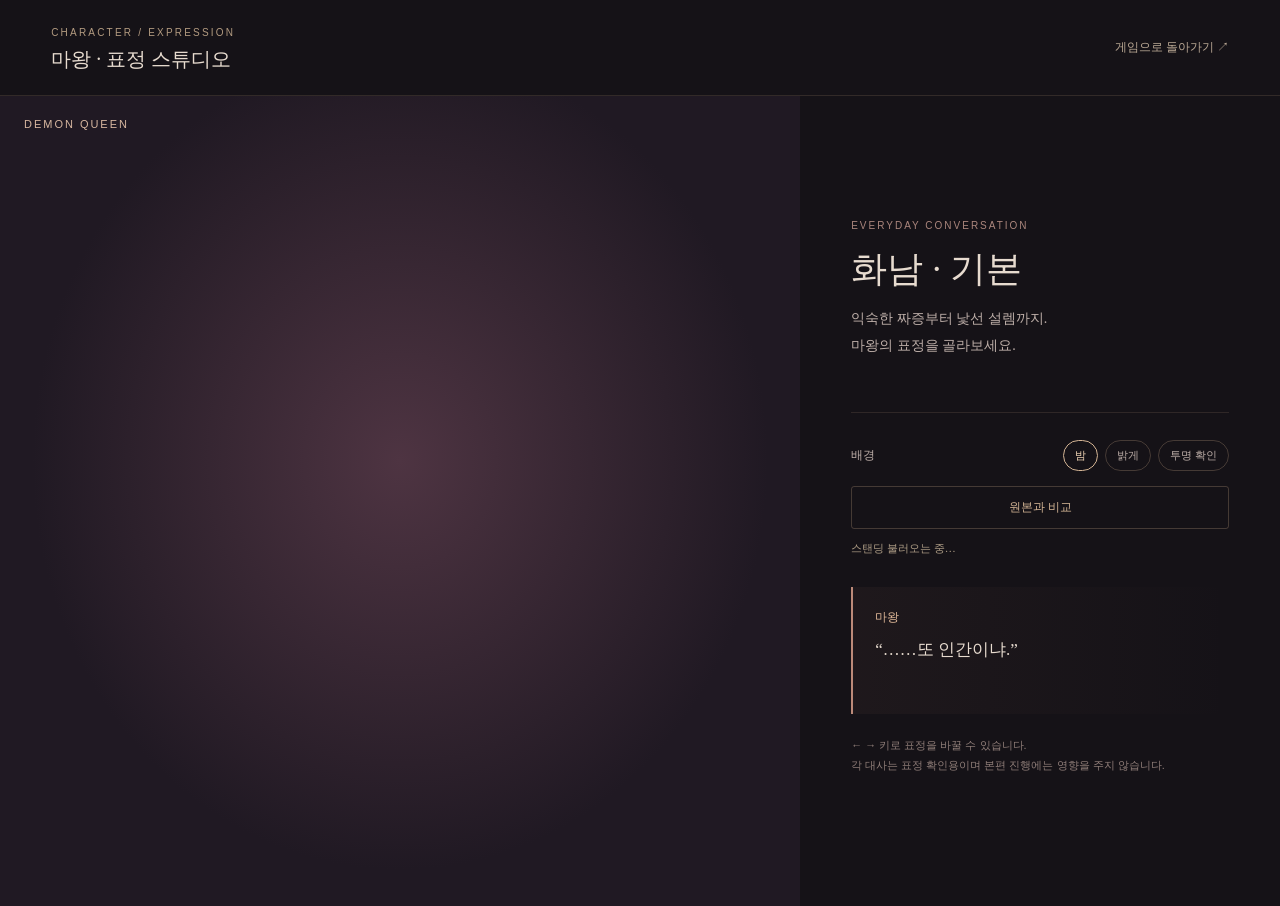
==== index.html @ e25f2f05 "게임 파일 업로드" ====
<!doctype html>
<html lang="ko">
<head><meta charset="utf-8"><meta name="viewport" content="width=device-width,initial-scale=1"><title>마왕 · 표정 스튜디오</title>
<style>
:root{color-scheme:dark;font-family:Georgia,'Malgun Gothic',serif;background:#151217;color:#e7dbcf}*{box-sizing:border-box}body{margin:0}button,a{font:inherit}button{cursor:pointer}header{display:flex;justify-content:space-between;align-items:center;padding:22px 4vw;border-bottom:1px solid #cba98728}header small{color:#b39b80;letter-spacing:.22em;font:10px Arial}header h1{font-size:20px;font-weight:400;margin:6px 0 0}header a{font-size:12px;color:#bba995;text-decoration:none}main{display:grid;grid-template-columns:minmax(360px,1.25fr) minmax(320px,.75fr);max-width:1280px;margin:auto;min-height:calc(100dvh - 90px)}.stage{position:relative;min-height:650px;height:calc(100dvh - 90px);background:radial-gradient(ellipse at 50% 45%,#4e3442,#201923 65%);overflow:hidden}.stage[data-tone=paper]{background:#d8cec2}.stage[data-tone=grid]{background-color:#a9a5aa;background-image:conic-gradient(#c2bec3 25%,transparent 0 50%,#c2bec3 0 75%,transparent 0);background-size:24px 24px}.portrait-mount{position:absolute;inset:15px 0 10px}.stage-tag{position:absolute;left:24px;top:22px;color:#d7b7a0;font:11px Arial;letter-spacing:.18em;z-index:1}.stage[data-tone=paper] .stage-tag,.stage[data-tone=grid] .stage-tag{color:#50434c}.side{padding:clamp(25px,4vw,54px);align-self:center}.kicker{font:10px Arial;letter-spacing:.2em;color:#ab867d}.side h2{font-size:36px;font-weight:400;margin:12px 0}.summary{font-size:14px;line-height:1.9;color:#bdaea8;margin:0 0 26px}.expressions{display:grid;grid-template-columns:repeat(3,1fr);gap:8px}.expressions button{border:1px solid #b8967736;background:#ffffff04;color:#bdaea8;padding:13px 4px;font-size:13px;border-radius:3px;transition:background .15s,color .15s}.expressions button:hover{background:#ad7b691c;color:#f3dbca}.expressions button[aria-pressed=true]{background:#ac7e6829;border-color:#cfab89;color:#f3d7b7}.divider{height:1px;background:#cba98724;margin:27px 0}.row{display:flex;justify-content:space-between;align-items:center;gap:12px;margin:15px 0;font-size:12px;color:#bdaea8}.tones{display:flex;gap:7px}.tones button{border:1px solid #cba98744;background:transparent;color:#bdaea8;font-size:11px;border-radius:20px;padding:7px 11px}.tones button[aria-pressed=true]{border-color:#d3b494;color:#f3d7b7}.compare{width:100%;padding:12px;color:#d3b494;background:transparent;border:1px solid #cba98744;border-radius:3px;font-size:12px}.compare[aria-pressed=true]{background:#b5907022}.dialogue{margin-top:30px;padding:20px 22px;border-left:2px solid #bc8a79;background:linear-gradient(90deg,#8c615414,transparent)}.speaker{font-size:12px;color:#dfb898}.line{font-size:17px;line-height:1.7;margin:10px 0 0;min-height:58px}.help{font:11px/1.8 Arial,'Malgun Gothic',sans-serif;color:#8f7d78;margin-top:22px}.status{font-size:11px;color:#ad9c85;min-height:16px;margin-top:12px}@media(max-width:720px){main{display:flex;flex-direction:column}.stage{min-height:0;height:65dvh;flex:none}.side{width:100%;padding:24px}.side h2{font-size:28px}.summary{margin-bottom:18px}.expressions{grid-template-columns:repeat(4,1fr)}header{padding:15px 20px}.portrait-mount{inset:5px 0 0}.stage-tag{top:15px;left:20px}}@media(prefers-reduced-motion:reduce){*{transition:none!important}}
</style></head>
<body><header><div><small>CHARACTER / EXPRESSION</small><h1>마왕 · 표정 스튜디오</h1></div><a href="../index.html">게임으로 돌아가기 ↗</a></header>
<main><section class="stage" id="stage" data-tone="dark" aria-label="마왕 스탠딩 미리보기"><span class="stage-tag">DEMON QUEEN</span><div class="portrait-mount" id="portrait"></div></section>
<section class="side"><span class="kicker">EVERYDAY CONVERSATION</span><h2 id="name">화남 · 기본</h2><p class="summary">익숙한 짜증부터 낯선 설렘까지.<br>마왕의 표정을 골라보세요.</p><div class="expressions" id="expressions" aria-label="표정 선택"></div>
<div class="divider"></div><div class="row"><span>배경</span><div class="tones" id="tones"><button data-tone="dark" aria-pressed="true">밤</button><button data-tone="paper" aria-pressed="false">밝게</button><button data-tone="grid" aria-pressed="false">투명 확인</button></div></div>
<button class="compare" id="compare" aria-pressed="false">원본과 비교</button><div class="status" role="status" id="status">스탠딩 불러오는 중…</div>
<div class="dialogue"><span class="speaker">마왕</span><p class="line" id="line">“……또 인간이냐.”</p></div><p class="help">← → 키로 표정을 바꿀 수 있습니다.<br>각 대사는 표정 확인용이며 본편 진행에는 영향을 주지 않습니다.</p></section></main>
<script src="./face-source.js?v=4"></script><script src="./portrait.js?v=4"></script><script>
const sample={angry:'“……또 인간이냐.”',uncomfortable:'“그렇게 가까이 오라고 한 적은 없다.”',disbelief:'“……뭐? 또 살아났다고?”',indifferent:'“그래서. 하고 싶은 말은 끝났나?”',curious:'“너는…… 대체 무엇이지?”',flustered:'“자, 잠깐! 아, 아니! 그런 뜻이 아니라……!”',jealous:'“아까 그 인간과는 무슨 이야기를 했지?”',shy:'“……너는 예외다.”',furious:'“……분명 경고했을 텐데.”',enraged:'“감히, 이 몸 앞에서!”',gloomy:'“오늘은…… 혼자 있고 싶군.”'};
const initial=Object.hasOwn(DemonPortrait.labels,location.hash.slice(1))?location.hash.slice(1):'angry';
const portrait=DemonPortrait.create(document.getElementById('portrait'),{expression:initial}),keys=Object.keys(DemonPortrait.labels);let selected=initial,comparing=false,request=0;
const status=document.getElementById('status'),compare=document.getElementById('compare');
async function show(key){selected=key;const seq=++request;document.getElementById('name').textContent=DemonPortrait.labels[key];document.getElementById('line').textContent=sample[key];document.querySelectorAll('[data-expression]').forEach(b=>b.setAttribute('aria-pressed',String(b.dataset.expression===key)));try{await portrait.setExpression(comparing?'angry':selected);if(seq===request){const preset=DemonPortrait.presets[key];status.textContent=comparing?'기본 원본을 표시하고 있습니다.':preset.pose?DemonPortrait.poseRigs[preset.pose].label:'기본 자세 · 한 손을 허리에';}}catch{if(seq===request)status.textContent='파일을 불러오지 못했습니다. 페이지를 다시 열어주세요.';}}
for(const key of keys){const b=document.createElement('button');b.type='button';b.dataset.expression=key;b.textContent=DemonPortrait.labels[key].replace(' · 기본','');b.setAttribute('aria-pressed',String(key===selected));b.onclick=()=>show(key);document.getElementById('expressions').append(b);}
compare.onclick=()=>{comparing=!comparing;compare.setAttribute('aria-pressed',String(comparing));compare.textContent=comparing?'선택한 표정으로 돌아가기':'원본과 비교';show(selected);};
document.getElementById('tones').onclick=e=>{const b=e.target.closest('button');if(!b)return;document.getElementById('stage').dataset.tone=b.dataset.tone;document.querySelectorAll('[data-tone].tones button,#tones button').forEach(x=>x.setAttribute('aria-pressed',String(x===b)));};
document.addEventListener('keydown',e=>{if(e.key==='ArrowLeft'||e.key==='ArrowRight'){e.preventDefault();show(keys[(keys.indexOf(selected)+(e.key==='ArrowRight'?1:keys.length-1))%keys.length]);}});
show(initial);
portrait.ready.catch(()=>status.textContent='스탠딩 파일을 불러오지 못했습니다.');
</script></body></html>
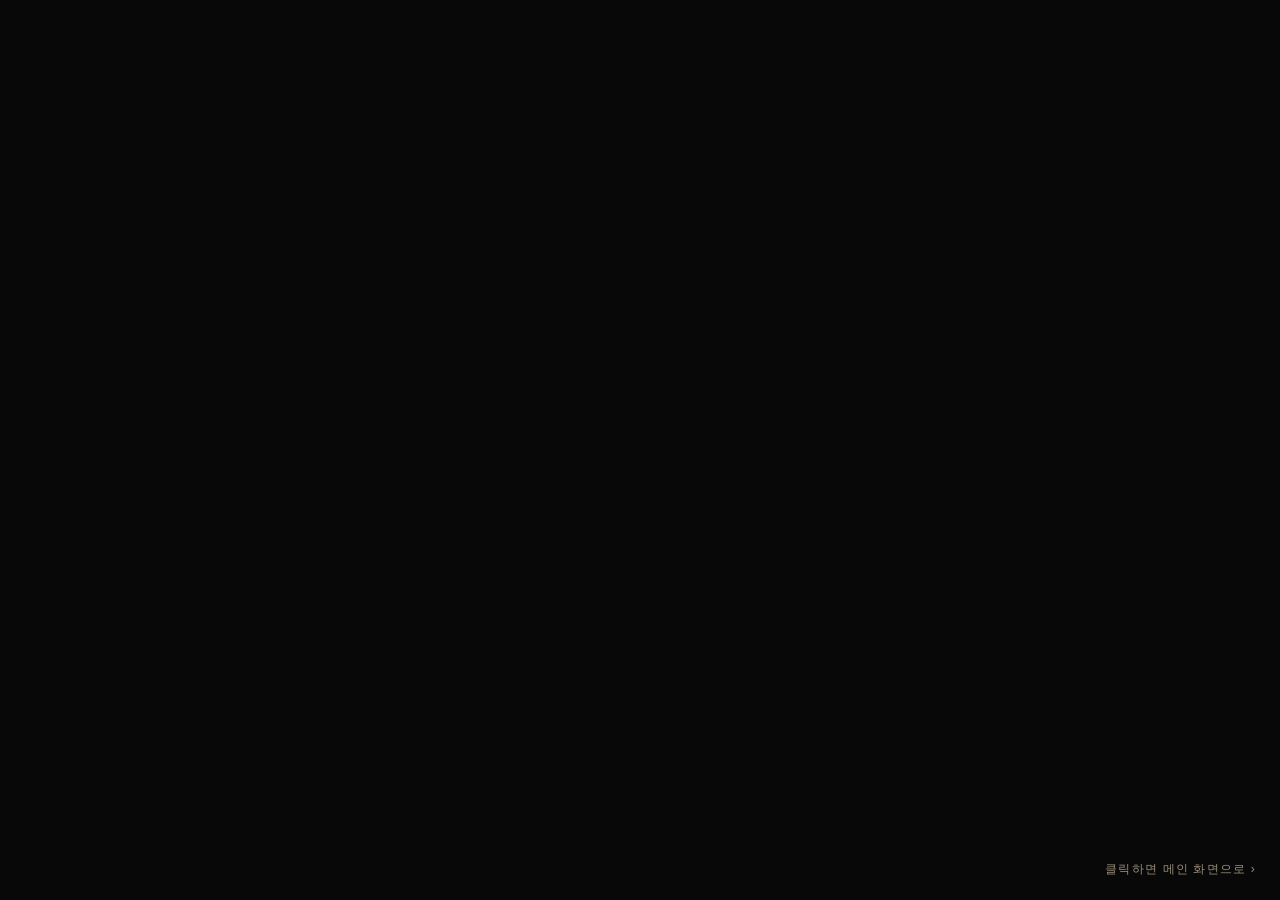
==== commit a5483a64: "게임 업로드" ====
--- a/index.html
+++ b/index.html
@@ -1,25 +1,135 @@
 <!doctype html>
 <html lang="ko">
-<head><meta charset="utf-8"><meta name="viewport" content="width=device-width,initial-scale=1"><title>마왕 · 표정 스튜디오</title>
-<style>
-:root{color-scheme:dark;font-family:Georgia,'Malgun Gothic',serif;background:#151217;color:#e7dbcf}*{box-sizing:border-box}body{margin:0}button,a{font:inherit}button{cursor:pointer}header{display:flex;justify-content:space-between;align-items:center;padding:22px 4vw;border-bottom:1px solid #cba98728}header small{color:#b39b80;letter-spacing:.22em;font:10px Arial}header h1{font-size:20px;font-weight:400;margin:6px 0 0}header a{font-size:12px;color:#bba995;text-decoration:none}main{display:grid;grid-template-columns:minmax(360px,1.25fr) minmax(320px,.75fr);max-width:1280px;margin:auto;min-height:calc(100dvh - 90px)}.stage{position:relative;min-height:650px;height:calc(100dvh - 90px);background:radial-gradient(ellipse at 50% 45%,#4e3442,#201923 65%);overflow:hidden}.stage[data-tone=paper]{background:#d8cec2}.stage[data-tone=grid]{background-color:#a9a5aa;background-image:conic-gradient(#c2bec3 25%,transparent 0 50%,#c2bec3 0 75%,transparent 0);background-size:24px 24px}.portrait-mount{position:absolute;inset:15px 0 10px}.stage-tag{position:absolute;left:24px;top:22px;color:#d7b7a0;font:11px Arial;letter-spacing:.18em;z-index:1}.stage[data-tone=paper] .stage-tag,.stage[data-tone=grid] .stage-tag{color:#50434c}.side{padding:clamp(25px,4vw,54px);align-self:center}.kicker{font:10px Arial;letter-spacing:.2em;color:#ab867d}.side h2{font-size:36px;font-weight:400;margin:12px 0}.summary{font-size:14px;line-height:1.9;color:#bdaea8;margin:0 0 26px}.expressions{display:grid;grid-template-columns:repeat(3,1fr);gap:8px}.expressions button{border:1px solid #b8967736;background:#ffffff04;color:#bdaea8;padding:13px 4px;font-size:13px;border-radius:3px;transition:background .15s,color .15s}.expressions button:hover{background:#ad7b691c;color:#f3dbca}.expressions button[aria-pressed=true]{background:#ac7e6829;border-color:#cfab89;color:#f3d7b7}.divider{height:1px;background:#cba98724;margin:27px 0}.row{display:flex;justify-content:space-between;align-items:center;gap:12px;margin:15px 0;font-size:12px;color:#bdaea8}.tones{display:flex;gap:7px}.tones button{border:1px solid #cba98744;background:transparent;color:#bdaea8;font-size:11px;border-radius:20px;padding:7px 11px}.tones button[aria-pressed=true]{border-color:#d3b494;color:#f3d7b7}.compare{width:100%;padding:12px;color:#d3b494;background:transparent;border:1px solid #cba98744;border-radius:3px;font-size:12px}.compare[aria-pressed=true]{background:#b5907022}.dialogue{margin-top:30px;padding:20px 22px;border-left:2px solid #bc8a79;background:linear-gradient(90deg,#8c615414,transparent)}.speaker{font-size:12px;color:#dfb898}.line{font-size:17px;line-height:1.7;margin:10px 0 0;min-height:58px}.help{font:11px/1.8 Arial,'Malgun Gothic',sans-serif;color:#8f7d78;margin-top:22px}.status{font-size:11px;color:#ad9c85;min-height:16px;margin-top:12px}@media(max-width:720px){main{display:flex;flex-direction:column}.stage{min-height:0;height:65dvh;flex:none}.side{width:100%;padding:24px}.side h2{font-size:28px}.summary{margin-bottom:18px}.expressions{grid-template-columns:repeat(4,1fr)}header{padding:15px 20px}.portrait-mount{inset:5px 0 0}.stage-tag{top:15px;left:20px}}@media(prefers-reduced-motion:reduce){*{transition:none!important}}
-</style></head>
-<body><header><div><small>CHARACTER / EXPRESSION</small><h1>마왕 · 표정 스튜디오</h1></div><a href="../index.html">게임으로 돌아가기 ↗</a></header>
-<main><section class="stage" id="stage" data-tone="dark" aria-label="마왕 스탠딩 미리보기"><span class="stage-tag">DEMON QUEEN</span><div class="portrait-mount" id="portrait"></div></section>
-<section class="side"><span class="kicker">EVERYDAY CONVERSATION</span><h2 id="name">화남 · 기본</h2><p class="summary">익숙한 짜증부터 낯선 설렘까지.<br>마왕의 표정을 골라보세요.</p><div class="expressions" id="expressions" aria-label="표정 선택"></div>
-<div class="divider"></div><div class="row"><span>배경</span><div class="tones" id="tones"><button data-tone="dark" aria-pressed="true">밤</button><button data-tone="paper" aria-pressed="false">밝게</button><button data-tone="grid" aria-pressed="false">투명 확인</button></div></div>
-<button class="compare" id="compare" aria-pressed="false">원본과 비교</button><div class="status" role="status" id="status">스탠딩 불러오는 중…</div>
-<div class="dialogue"><span class="speaker">마왕</span><p class="line" id="line">“……또 인간이냐.”</p></div><p class="help">← → 키로 표정을 바꿀 수 있습니다.<br>각 대사는 표정 확인용이며 본편 진행에는 영향을 주지 않습니다.</p></section></main>
-<script src="./face-source.js?v=4"></script><script src="./portrait.js?v=4"></script><script>
-const sample={angry:'“……또 인간이냐.”',uncomfortable:'“그렇게 가까이 오라고 한 적은 없다.”',disbelief:'“……뭐? 또 살아났다고?”',indifferent:'“그래서. 하고 싶은 말은 끝났나?”',curious:'“너는…… 대체 무엇이지?”',flustered:'“자, 잠깐! 아, 아니! 그런 뜻이 아니라……!”',jealous:'“아까 그 인간과는 무슨 이야기를 했지?”',shy:'“……너는 예외다.”',furious:'“……분명 경고했을 텐데.”',enraged:'“감히, 이 몸 앞에서!”',gloomy:'“오늘은…… 혼자 있고 싶군.”'};
-const initial=Object.hasOwn(DemonPortrait.labels,location.hash.slice(1))?location.hash.slice(1):'angry';
-const portrait=DemonPortrait.create(document.getElementById('portrait'),{expression:initial}),keys=Object.keys(DemonPortrait.labels);let selected=initial,comparing=false,request=0;
-const status=document.getElementById('status'),compare=document.getElementById('compare');
-async function show(key){selected=key;const seq=++request;document.getElementById('name').textContent=DemonPortrait.labels[key];document.getElementById('line').textContent=sample[key];document.querySelectorAll('[data-expression]').forEach(b=>b.setAttribute('aria-pressed',String(b.dataset.expression===key)));try{await portrait.setExpression(comparing?'angry':selected);if(seq===request){const preset=DemonPortrait.presets[key];status.textContent=comparing?'기본 원본을 표시하고 있습니다.':preset.pose?DemonPortrait.poseRigs[preset.pose].label:'기본 자세 · 한 손을 허리에';}}catch{if(seq===request)status.textContent='파일을 불러오지 못했습니다. 페이지를 다시 열어주세요.';}}
-for(const key of keys){const b=document.createElement('button');b.type='button';b.dataset.expression=key;b.textContent=DemonPortrait.labels[key].replace(' · 기본','');b.setAttribute('aria-pressed',String(key===selected));b.onclick=()=>show(key);document.getElementById('expressions').append(b);}
-compare.onclick=()=>{comparing=!comparing;compare.setAttribute('aria-pressed',String(comparing));compare.textContent=comparing?'선택한 표정으로 돌아가기':'원본과 비교';show(selected);};
-document.getElementById('tones').onclick=e=>{const b=e.target.closest('button');if(!b)return;document.getElementById('stage').dataset.tone=b.dataset.tone;document.querySelectorAll('[data-tone].tones button,#tones button').forEach(x=>x.setAttribute('aria-pressed',String(x===b)));};
-document.addEventListener('keydown',e=>{if(e.key==='ArrowLeft'||e.key==='ArrowRight'){e.preventDefault();show(keys[(keys.indexOf(selected)+(e.key==='ArrowRight'?1:keys.length-1))%keys.length]);}});
-show(initial);
-portrait.ready.catch(()=>status.textContent='스탠딩 파일을 불러오지 못했습니다.');
-</script></body></html>
+<head>
+  <meta charset="utf-8">
+  <meta name="viewport" content="width=device-width, initial-scale=1, viewport-fit=cover">
+  <meta name="theme-color" content="#080808">
+  <title>세계 평화를 위해 결혼해주세요</title>
+  <link rel="stylesheet" href="./demon-route.css">
+  <style>
+    :root{font-family:Georgia,"Noto Serif KR","Malgun Gothic",serif;color:#f5ead8;background:#080808}*{box-sizing:border-box}body{margin:0;min-height:100dvh}.title-screen{position:fixed;inset:0;z-index:10;background:#080808;color:#f8f5ed;display:flex;align-items:center;justify-content:center;overflow:auto;padding:32px 18px}.title-screen.hidden{display:none}.comic{width:min(900px,100%);min-height:min(850px,calc(100dvh - 64px));display:flex;flex-direction:column;justify-content:center;gap:clamp(14px,2.6vh,30px)}.comic-line{opacity:0;transform:translateY(22px) scale(.96);font-weight:900;font-size:clamp(36px,8vw,100px);line-height:1.15;letter-spacing:-.045em;word-break:keep-all;text-shadow:3px 4px 0 #3b3b3b}.comic-line.shown{animation:comic-pop .48s steps(4,end) forwards}.comic-line:nth-child(2){font-size:clamp(34px,7vw,88px)}.comic-line:nth-child(3),.comic-line:nth-child(4){font-size:clamp(31px,6vw,76px)}.comic-line:nth-child(3){color:#f1b5a6}.comic-line:nth-child(4){text-align:right;color:#a9c5ce}.comic-line:nth-child(5){margin-top:clamp(18px,3vh,38px)}.comic-line:nth-child(6){text-align:right;color:#f4d79e}.main-title{opacity:0;transform:scale(1.5);font-size:clamp(38px,8.5vw,105px);font-weight:900;line-height:1.13;letter-spacing:-.065em;text-align:center;word-break:keep-all;color:#fff7e9;text-shadow:5px 6px 0 #5f4432,0 0 26px #a08055}.main-title.shown{animation:title-slam .7s cubic-bezier(.16,1.4,.35,1) forwards}.start-button{align-self:center;opacity:0;pointer-events:none;margin-top:6px;padding:14px 38px;background:#fff6e6;color:#17120f;border:3px solid #fff6e6;font:900 clamp(16px,2vw,23px) Georgia,"Malgun Gothic",serif;cursor:pointer}.start-button.shown{opacity:1;pointer-events:auto;animation:blink-in .5s ease}.start-button:hover{background:#e9ce9e}.game{min-height:100dvh;position:relative;display:flex;align-items:end;justify-content:center;overflow:hidden;background:#b7aa96}.backdrop{position:absolute;inset:0;background:url('./storybook-background-portrait.png') center center/contain no-repeat;filter:saturate(.75)}.shade{position:absolute;inset:0;background:linear-gradient(180deg,rgba(25,24,23,.24),rgba(25,24,23,.1) 35%,rgba(25,24,23,.82))}.top{position:absolute;top:0;left:0;right:0;z-index:2;display:flex;justify-content:space-between;align-items:center;padding:22px clamp(20px,5vw,70px);gap:15px}.brand{font-size:clamp(14px,1.5vw,19px);font-weight:700;text-shadow:0 2px 12px #333}.chapter{font:12px Arial,sans-serif;letter-spacing:.17em;text-transform:uppercase;color:#f0dfc6}.panel{position:relative;z-index:2;width:min(850px,calc(100% - 28px));margin:0 0 clamp(14px,4vh,42px);padding:clamp(22px,4vw,42px);background:rgba(37,32,29,.92);border:1px solid rgba(239,219,185,.45);box-shadow:0 22px 70px #211b19a8;backdrop-filter:blur(10px)}.eyebrow{font:12px Arial,sans-serif;letter-spacing:.2em;color:#d6b983;margin-bottom:14px}.name{font-weight:700;color:#e7c38e;font-size:15px;margin-bottom:12px}.text{font-size:clamp(18px,2.3vw,25px);line-height:1.75;white-space:pre-line;min-height:100px;margin:0 0 24px;word-break:keep-all}.choices{display:grid;gap:9px}.choice{width:100%;text-align:left;background:#f1e6d4;color:#2e2925;border:1px solid #f1e6d4;padding:15px 18px;font:600 clamp(14px,1.7vw,17px)/1.4 Georgia,"Malgun Gothic",serif;cursor:pointer;transition:transform .15s,background .15s}.choice:hover,.choice:focus-visible{background:#fff8e9;transform:translateX(4px);outline:2px solid #d8aa69;outline-offset:2px}.choice:active{transform:scale(.99)}.controls{display:flex;gap:14px;align-items:center;flex-wrap:wrap;margin-top:22px}.control{border:0;background:none;color:#decaa9;font:12px Arial,sans-serif;cursor:pointer;padding:4px 0}.control:hover,.control:focus-visible{color:#fff;outline:0;text-decoration:underline}.control:disabled{opacity:.4;cursor:default;text-decoration:none}.control.active{color:#f4d28f}.meta{display:flex;justify-content:space-between;gap:12px;align-items:center;margin-top:14px;color:#cdbfa9;font:12px Arial,sans-serif}.progress{height:4px;background:#7c6c5b;flex:1;max-width:130px}.progress span{display:block;height:100%;background:#d6ad73;transition:width .3s}.result .text{min-height:0}.route{font-size:clamp(28px,4vw,44px);color:#f3d9a7;margin:0 0 12px}@keyframes comic-pop{0%{opacity:0;transform:translateY(22px) scale(.96)}75%{opacity:1;transform:translateY(-3px) scale(1.02)}100%{opacity:1;transform:none}}@keyframes title-slam{0%{opacity:0;transform:scale(1.5)}65%{opacity:1;transform:scale(.94)}100%{opacity:1;transform:scale(1)}}@keyframes blink-in{from{opacity:0}to{opacity:1}}@media(max-width:600px){.top{padding:18px 20px}.panel{padding:22px 20px;margin-bottom:14px}.text{min-height:120px}.chapter{font-size:10px}.brand{max-width:210px}.comic{gap:clamp(13px,2.3vh,22px)}.comic-line{text-shadow:2px 3px 0 #333}}@media(prefers-reduced-motion:reduce){.comic-line.shown,.main-title.shown,.start-button.shown{animation:none;opacity:1;transform:none}}
+    .comic{display:grid;grid-template-columns:minmax(0,1fr);grid-template-rows:1fr auto;align-items:center}.comic-line,.main-title{grid-area:1/1;width:100%;text-align:center;justify-self:center}.comic .comic-line{text-align:center;margin-top:0}.start-button{grid-area:2/1;justify-self:center}.comic-line,.main-title,.start-button{display:none}.comic-line.shown,.main-title.shown,.start-button.shown{display:block}.comic-line.shown{animation:comic-in 1s ease-out forwards}.comic-line.shown.leaving{animation:comic-out .8s ease-in forwards}.comic-line.past{display:none}.main-title.shown{animation:title-in 1.4s ease-out forwards}@keyframes comic-in{from{opacity:0;transform:translateY(12px)}to{opacity:1;transform:translateY(0)}}@keyframes comic-out{from{opacity:1;transform:translateY(0)}to{opacity:0;transform:translateY(-12px)}}@keyframes title-in{from{opacity:0;transform:translateY(16px)}to{opacity:1;transform:translateY(0)}}@media(prefers-reduced-motion:reduce){.comic-line.shown,.main-title.shown,.start-button.shown,.comic-line.shown.leaving{animation:none;opacity:1;transform:none}}
+    .menu-screen{position:fixed;inset:0;z-index:20;background:#d8d0ca;display:grid;place-items:center}.menu-screen.hidden{display:none}.menu-art{position:relative;width:min(100vw,150vh);aspect-ratio:3/2}.menu-image{display:block;width:100%;height:100%;object-fit:contain}.menu-hotspot{position:absolute;left:6%;width:22%;height:5.4%;border:0;background:transparent;cursor:pointer}.menu-hotspot:focus-visible{outline:3px solid #ba866d;outline-offset:2px}.menu-start{top:59.5%}.menu-continue{top:64.8%}.menu-settings{top:70.2%}.menu-exit{top:75.6%}.menu-notice{position:absolute;left:5%;bottom:3%;max-width:35%;padding:7px 11px;background:#fff8eddf;color:#6f594d;font:14px "Malgun Gothic",sans-serif}.menu-notice:empty{display:none}
+    .comic .comic-line{width:82%}.comic .comic-line:nth-child(1),.comic .comic-line:nth-child(5){justify-self:start;text-align:left;align-self:start;margin-top:12vh}.comic .comic-line:nth-child(2){justify-self:end;text-align:right;align-self:end;margin-bottom:13vh}.comic .comic-line:nth-child(3){justify-self:end;text-align:right;align-self:start;margin-top:14vh}.comic .comic-line:nth-child(4){justify-self:start;text-align:left;align-self:end;margin-bottom:15vh}.comic .comic-line:nth-child(6){justify-self:end;text-align:right;align-self:end;margin-bottom:16vh}@media(orientation:portrait){.comic .comic-line{width:90%}.comic .comic-line:nth-child(1),.comic .comic-line:nth-child(5){margin-top:17vh}.comic .comic-line:nth-child(2),.comic .comic-line:nth-child(4),.comic .comic-line:nth-child(6){margin-bottom:20vh}}
+    .comic .comic-line:nth-child(1),.comic .comic-line:nth-child(2),.comic .comic-line:nth-child(5){justify-self:center;align-self:center;text-align:center;margin:0}.menu-art{animation:menu-breathe 8s ease-in-out infinite}.menu-blink{position:absolute;inset:0;width:100%;height:100%;object-fit:contain;pointer-events:none;opacity:0;mask-image:radial-gradient(ellipse 7% 5% at 51% 34%,#000 38%,transparent 85%),radial-gradient(ellipse 7% 5% at 60% 28%,#000 38%,transparent 85%);animation:blink 6.5s infinite}.menu-hotspot:hover,.menu-hotspot:focus-visible{background:linear-gradient(90deg,#fff5d5cc,#fff5d533);box-shadow:0 0 20px #fff8e7cc;outline:1px solid #e9c491}.menu-hotspot{left:6%;width:21%;height:5.2%;touch-action:manipulation}.menu-start{top:60%}.menu-continue{top:65.4%}.menu-settings{top:70.8%}.menu-exit{top:76.2%}.flash{position:fixed;inset:0;z-index:30;background:#fff;opacity:0;pointer-events:none}.flash.active{animation:flash-reveal 1.25s ease-in-out forwards}@keyframes flash-reveal{0%{opacity:0}38%{opacity:1}100%{opacity:0}}@keyframes menu-breathe{0%,100%{transform:translateY(0)}50%{transform:translateY(-3px)}}@keyframes blink{0%,43%,49%,100%{opacity:0}45%,47%{opacity:1}}@media(prefers-reduced-motion:reduce){.menu-art,.menu-blink{animation:none}}
+    .hair-sway{position:absolute;inset:0;pointer-events:none;background:url('./main-opening.png') center/100% 100% no-repeat;opacity:.88;mask-image:radial-gradient(ellipse 11% 34% at 39% 59%,#000 34%,transparent 79%),radial-gradient(ellipse 16% 36% at 82% 57%,#000 31%,transparent 82%);transform-origin:55% 10%;animation:hair-sway 4.6s ease-in-out infinite alternate}@keyframes hair-sway{from{transform:translateX(-6px) rotate(-.65deg)}to{transform:translateX(10px) rotate(.9deg)}}.petal{position:absolute;left:var(--x);top:var(--y);width:1.6%;aspect-ratio:1.4;background:linear-gradient(135deg,#fffdf8,#f5b9c8 75%);border-radius:85% 8% 85% 12%;box-shadow:0 1px 5px #d59caf77;pointer-events:none;opacity:0;animation:petal-drift var(--dur) ease-in-out var(--delay) infinite}@keyframes petal-drift{0%{opacity:0;transform:translate(0,0) rotate(-30deg)}12%{opacity:.85}80%{opacity:.8}100%{opacity:0;transform:translate(-18vw,20vh) rotate(300deg)}}.menu-hotspot:hover,.menu-hotspot:focus-visible{background:linear-gradient(90deg,#fff5d5d9 0%,#fff6ddbb 75%,transparent 100%);box-shadow:none;outline:none}.menu-hotspot::before{content:'✦';position:absolute;left:8%;top:50%;transform:translateY(-50%);font:20px Georgia,serif;color:#d3a36b;opacity:0}.menu-hotspot:hover::before,.menu-hotspot:focus-visible::before{opacity:1}.menu-art::after{content:'';position:absolute;inset:0;pointer-events:none;background:radial-gradient(ellipse at 78% 30%,#fff9ed55,transparent 42%);mix-blend-mode:screen;opacity:.15;animation:light-shimmer 7s ease-in-out infinite}.skip-hint{position:absolute;right:24px;bottom:22px;color:#e3d0b4aa;font:12px "Malgun Gothic",sans-serif;letter-spacing:.1em;animation:hint-pulse 2.5s ease-in-out infinite}.title-screen{cursor:pointer}@keyframes hint-pulse{50%{opacity:.42}}@keyframes light-shimmer{50%{opacity:.35}}@media(prefers-reduced-motion:reduce){.hair-sway,.petal,.skip-hint,.menu-art::after{animation:none}}
+    .petal{position:absolute;left:var(--x);top:var(--y);width:1.6%;aspect-ratio:1.4;background:linear-gradient(135deg,#fffdf8,#f5b9c8 75%);border-radius:85% 8% 85% 12%;box-shadow:0 1px 5px #d59caf77;pointer-events:none;opacity:0;animation:petal-drift var(--dur) ease-in-out var(--delay) infinite}@keyframes petal-drift{0%{opacity:0;transform:translate(0,0) rotate(-30deg)}12%{opacity:.85}80%{opacity:.8}100%{opacity:0;transform:translate(-18vw,20vh) rotate(300deg)}}.menu-hotspot:hover,.menu-hotspot:focus-visible{background:linear-gradient(90deg,#fff5d5d9 0%,#fff6ddbb 75%,transparent 100%);box-shadow:none;outline:none}.menu-hotspot::before{content:'✦';position:absolute;left:8%;top:50%;transform:translateY(-50%);font:20px Georgia,serif;color:#d3a36b;opacity:0}.menu-hotspot:hover::before,.menu-hotspot:focus-visible::before{opacity:1}.menu-art{animation:none}.hair-lock{position:absolute;inset:0;pointer-events:none;background:url('./main-opening.png') center/100% 100% no-repeat;opacity:.94;animation:lock-sway 4.8s ease-in-out infinite alternate}.lock-a{mask-image:radial-gradient(ellipse 3% 22% at 39% 63%,#000 28%,transparent 80%)}.lock-b{mask-image:radial-gradient(ellipse 4% 24% at 84% 60%,#000 28%,transparent 80%);animation-duration:5.5s;animation-direction:alternate-reverse}@keyframes lock-sway{from{transform:translateX(-2px)}to{transform:translateX(7px)}}.skip-hint{position:absolute;right:24px;bottom:22px;color:#e3d0b4aa;font:12px "Malgun Gothic",sans-serif;letter-spacing:.1em;animation:hint-pulse 2.5s ease-in-out infinite}.title-screen{cursor:pointer}@keyframes hint-pulse{50%{opacity:.42}}@media(prefers-reduced-motion:reduce){.hair-lock,.petal,.skip-hint{animation:none}}
+    .menu-art,.menu-image{animation:none!important;transform:none!important}.menu-art::after{display:none!important}.blink-eye{position:absolute;inset:0;width:100%;height:100%;object-fit:contain;pointer-events:none;opacity:0;animation:blink 6.5s infinite}.blink-left{clip-path:ellipse(4.7% 3.8% at 51% 34%)}.blink-right{clip-path:ellipse(4.7% 3.8% at 60% 28%)}.hair-accents{position:absolute;inset:0;width:100%;height:100%;pointer-events:none;overflow:visible}.strand{fill:none;stroke-linecap:round;transform-box:fill-box;transform-origin:center top;animation:strand-sway 4.8s ease-in-out infinite alternate}.strand:nth-child(2){animation-duration:5.7s;animation-direction:alternate-reverse}@keyframes strand-sway{from{transform:rotate(-.45deg)}to{transform:rotate(.75deg)}}@media(prefers-reduced-motion:reduce){.strand,.blink-eye{animation:none}}
+    .backdrop{background-position:center;background-size:contain;filter:saturate(.88)}.backdrop.wide{background-size:cover}.scene-goddess{position:absolute;z-index:1;right:clamp(-30px,4vw,90px);bottom:18vh;height:min(77vh,850px);max-width:75vw;object-fit:contain;object-position:bottom;filter:drop-shadow(0 15px 25px #2a142c77)}.magic{position:absolute;z-index:1;left:55%;top:28%;width:12px;height:12px;border-radius:50%;opacity:0;pointer-events:none}.magic.light{opacity:1;background:#ffe9fa;box-shadow:0 0 22px 10px #ffb9e9,0 0 80px 26px #ffa5dc88;animation:light-grow 2s ease-in-out infinite alternate}.magic.portal{opacity:1;width:28vmin;height:28vmin;left:48%;top:15%;background:radial-gradient(circle,#fff 0%,#ffc8ed 28%,#f09bd450 55%,transparent 72%);box-shadow:0 0 90px #ff9dda;animation:portal-pop .7s ease-out both}@keyframes light-grow{to{transform:scale(1.45)}}@keyframes portal-pop{from{transform:scale(.05) rotate(-20deg);opacity:0}to{transform:scale(1) rotate(0);opacity:1}}.scene-petals{display:none;position:absolute;z-index:1;inset:0;pointer-events:none}.scene-petals.visible{display:block}.scene-petals span{position:absolute;left:60%;top:25%;display:block;width:14px;height:9px;font-size:0;background:#f4b5d0;border-radius:80% 10% 80% 10%;opacity:0;animation:scene-petal-fall 4s ease-in infinite}.scene-petals span:nth-child(2){left:67%;animation-delay:1s}.scene-petals span:nth-child(3){left:54%;animation-delay:2s}@keyframes scene-petal-fall{10%{opacity:1}90%{opacity:.8}100%{opacity:0;transform:translate(-80px,55vh) rotate(260deg)}}@media(max-width:600px){.scene-goddess{right:-10vw;bottom:23vh;height:64vh;max-width:88vw}.magic{left:52%;top:27%}}
+    .backdrop.bed-art,.backdrop.room-art{background-size:contain}.scene-goddess{height:min(60vh,640px);right:12%;bottom:22vh}@media(max-width:600px){.scene-goddess{height:52vh;right:0;bottom:25vh}}
+    .panel{padding-bottom:43px;background:linear-gradient(135deg,rgba(37,29,27,.68),rgba(25,23,26,.76));border:1px solid #e2c494a8;box-shadow:0 16px 45px #1a1516a0,inset 0 0 0 4px #f8e6c20e;backdrop-filter:blur(5px);-webkit-backdrop-filter:blur(5px)}.panel::before{content:'';position:absolute;left:13px;right:13px;top:13px;bottom:13px;border:1px solid #eed8ae38;pointer-events:none}.panel::after{content:'✦';position:absolute;left:24px;top:18px;color:#dec28f99;font-size:13px;pointer-events:none}.eyebrow{padding-left:20px;color:#eacb9a}.name{color:#ffe0ae}.text{color:#fff7e9;text-shadow:0 2px 7px #17120f,0 1px 2px #17120f;line-height:1.68}.click-hint{position:absolute;right:25px;bottom:14px;color:#e5c99bbd;font:italic 12px Georgia,serif;letter-spacing:.16em;pointer-events:none;user-select:none}.click-hint::after{content:'  ›';font-style:normal}.meta{position:relative;z-index:1}@media(max-width:600px){.panel{padding-bottom:42px;background:linear-gradient(145deg,rgba(37,29,27,.66),rgba(25,23,26,.76))}}
+    @media(orientation:portrait){.backdrop.wide{background-image:url('./mural-war-portrait-v2.png')!important;background-size:contain;background-repeat:no-repeat}}
+    .effects-open{position:absolute;right:2%;bottom:3%;z-index:2;padding:8px 13px;border:1px solid #fff8e8a8;border-radius:2px;background:#34271b88;color:#fff5dd;font:12px "Malgun Gothic",sans-serif;letter-spacing:.08em;cursor:pointer;backdrop-filter:blur(5px)}.effects-open:hover,.effects-open:focus-visible{background:#765c42d9;outline:1px solid #f1d49a}.effects-studio{position:fixed;inset:0;z-index:25;display:grid;place-items:center;background:radial-gradient(circle at 50% 38%,#393748,#131624 62%,#090c16);color:#f6f1e7;padding:20px}.effects-studio[hidden]{display:none}.effects-card{width:min(760px,100%);min-height:min(620px,90dvh);position:relative;display:flex;flex-direction:column;align-items:center;justify-content:space-between;border:1px solid #b7a98a87;background:linear-gradient(135deg,#ffffff0a,#ffffff02 50%,#b6a77c0b);box-shadow:0 30px 90px #0009,inset 0 0 0 7px #bdb09208;padding:clamp(20px,4vw,42px);overflow:hidden}.effects-card::before{content:'';position:absolute;inset:13px;border:1px solid #d0c09b36;pointer-events:none}.effects-heading{position:relative;z-index:2;text-align:center}.effects-heading small{display:block;color:#c9b99a;letter-spacing:.32em;font:11px Arial,sans-serif}.effects-heading h2{font-size:clamp(23px,4vw,34px);font-weight:500;letter-spacing:.12em;margin:13px 0 0}.effects-stage{position:relative;isolation:isolate;flex:1;width:100%;display:grid;place-items:center;min-height:270px;overflow:hidden;background:url('./room-wall-comic.png') center 42%/cover no-repeat;border:1px solid #c7b79330;margin:20px 0}.effects-canvas{position:absolute;inset:0;width:100%;height:100%;z-index:1;pointer-events:none}.effects-actions{position:relative;z-index:2;width:100%;display:flex;flex-wrap:wrap;justify-content:center;gap:8px}.effects-actions button,.effects-close{border:1px solid #c7b7938a;background:#151a2dc9;color:#e8dac0;padding:10px 14px;font:13px "Malgun Gothic",sans-serif;cursor:pointer;transition:background .2s,border-color .2s,transform .2s}.effects-actions button:hover,.effects-actions button:focus-visible,.effects-close:hover,.effects-close:focus-visible{background:#715c4a;border-color:#f6dba4;transform:translateY(-2px);outline:0}.effects-close{position:absolute;z-index:3;right:18px;top:18px;padding:4px 10px;font-size:21px;line-height:1}.effects-caption{min-height:24px;margin:18px 0 0;color:#bfb3a0;font:12px "Malgun Gothic",sans-serif;letter-spacing:.04em;text-align:center}
+  </style>
+</head>
+<body>
+  <section class="menu-screen hidden" id="menuScreen" aria-label="메인 화면"><div class="menu-art"><img class="menu-image" src="./main-opening.png" alt="세계 평화를 위해 결혼해주세요 메인 일러스트"><svg class="hair-accents" viewBox="0 0 1536 1024" preserveAspectRatio="none" aria-hidden="true"><path class="strand" d="M627 318 C608 473 593 635 529 774 C503 831 465 876 434 912" stroke="#f5d9d3" stroke-width="5" opacity=".55"/><path class="strand" d="M1081 213 C1144 359 1220 493 1310 641 C1354 714 1398 772 1435 821" stroke="#f8e2da" stroke-width="6" opacity=".48"/></svg><img class="blink-eye blink-left" src="./main-opening-blink.png" alt="" aria-hidden="true"><img class="blink-eye blink-right" src="./main-opening-blink.png" alt="" aria-hidden="true"><i class="petal" style="--x:96%;--y:29%;--dur:9s;--delay:-1s"></i><i class="petal" style="--x:91%;--y:39%;--dur:11s;--delay:-6s"></i><i class="petal" style="--x:84%;--y:19%;--dur:10s;--delay:-3s"></i><i class="petal" style="--x:98%;--y:52%;--dur:13s;--delay:-8s"></i><i class="petal" style="--x:76%;--y:11%;--dur:12s;--delay:-4s"></i><button class="menu-hotspot menu-start" type="button" aria-label="시작하기"></button><button class="menu-hotspot menu-continue" type="button" aria-label="계속하기"></button><button class="menu-hotspot menu-settings" type="button" aria-label="설정"></button><button class="menu-hotspot menu-exit" type="button" aria-label="종료"></button><div class="menu-notice" id="menuNotice" aria-live="polite"></div><button class="demon-preview-open" id="demonPreviewOpen" type="button">마왕 루트 미리보기</button><button class="effects-open" id="effectsOpen" type="button">효과 미리보기 ✧</button></div></section>
+  <section class="title-screen" id="titleScreen" aria-label="이야기 시작"><div class="comic"><div class="comic-line">세계는 전쟁으로 무너지고 있었다.</div><div class="comic-line">신들은 고민했다.</div><div class="comic-line">전쟁의 신: “그냥 인간을 전부 없애면 되잖아?”</div><div class="comic-line">다른 신들: “안 돼.”</div><div class="comic-line">그리고 사랑의 여신이 말했다.</div><div class="comic-line">“이번에는 제 차례네요.”</div></div><span class="skip-hint">클릭하면 메인 화면으로 ›</span></section><div class="flash" id="flash" aria-hidden="true"></div>
+  <section class="effects-studio" id="effectsStudio" aria-label="효과 미리보기" hidden><div class="effects-card"><button class="effects-close" id="effectsClose" type="button" aria-label="닫기">×</button><div class="effects-heading"><small>VISUAL EFFECTS</small><h2>효과 미리보기</h2></div><div class="effects-stage"><canvas class="effects-canvas" id="effectsCanvas" aria-hidden="true"></canvas></div><div class="effects-actions"><button type="button" data-effect="surprise">놀람</button><button type="button" data-effect="slash">빛의 참격</button><button type="button" data-effect="hearts">하트</button><button type="button" data-effect="flash">섬광</button><button type="button" data-effect="sparkle">반짝임</button><button type="button" data-effect="bite">짐승의 습격</button><button type="button" data-effect="hit">피격</button><button type="button" data-effect="poison">독</button></div><p class="effects-caption" id="effectsCaption">효과를 선택하면 이곳에서 재생됩니다.</p></div></section>
+  <main class="game">
+    <div class="flash story-scene-flash" id="storyFlash" aria-hidden="true"></div><canvas class="story-effect-canvas" id="storyEffectCanvas" aria-hidden="true"></canvas>
+    <div class="backdrop" id="backdrop" aria-hidden="true"></div><div class="shade" aria-hidden="true"></div><div class="magic" id="magic" aria-hidden="true"></div><img class="scene-goddess" id="sceneGoddess" src="./goddess-comic.png" alt="" aria-hidden="true" hidden><div class="scene-petals" id="scenePetals" aria-hidden="true"><span>✦</span><span>✦</span><span>✦</span></div>
+    <header class="top"><div class="chapter" id="chapter">PROLOGUE</div></header>
+    <section class="panel" id="panel" aria-live="polite"><div class="eyebrow" id="eyebrow"></div><div class="name" id="name"></div><p class="text" id="text"></p><div class="choices" id="choices"></div><div class="controls"><button class="control" id="auto" type="button" aria-pressed="true">자동넘기기 ●</button><button class="control" id="back" type="button">되돌리기 ↶</button></div><div class="meta"><span id="step"></span><div class="progress"><span id="bar"></span></div><span class="click-hint" aria-hidden="true">click</span></section>
+  </main>
+  <script src="./effects.js"></script>
+  <script src="./demon-expressions/face-source.js?v=4"></script>
+  <script src="./demon-expressions/portrait.js?v=4"></script>
+  <script src="./demon-route.js"></script>
+  <script>
+    const line=(tag,who,text,art,next,visual)=>({tag,who,text,art,visual,choices:[['계속',next]]});
+    const scenes=[
+      line('서장 · 네 종족의 시대','이야기','이 대륙에는 인간, 마족, 엘프, 드워프가 살아간다. 오래전에는 대륙을 덮친 재앙에 맞서 같은 성벽을 지켰지만, 전쟁이 끝난 뒤 그들은 서로를 믿지 못했다.','war',1),
+      line('서장 · 인간','이야기','인간은 무너진 국경을 지키려 성을 쌓았다. 부족한 땅을 넓힐수록 이웃의 땅과 길이 좁아졌고, 방패는 어느새 침략의 표식이 되었다.','human',2),
+      line('서장 · 마족','이야기','마족은 황폐한 동쪽 땅에서 살아남았다. 인간은 그들의 뿔을 두려워했고, 마족은 두려움 때문에 먼저 겨누는 창을 기억했다.','demon',3),
+      line('서장 · 엘프','이야기','엘프는 오래된 숲과 샘을 지켜 왔다. 나무를 베는 도끼와 숲을 가르는 군대 앞에서 그들은 활을 들었고, 다른 종족은 그 침묵을 오만으로 여겼다.','elf',4),
+      line('서장 · 드워프','이야기','드워프는 산 아래에서 금속과 마법석을 벼렸다. 모두가 그들의 기술을 원했지만, 누구도 빼앗긴 광맥을 돌려주지 않았다.','dwarf',5),
+      line('서장 · 끝나지 않은 전쟁','이야기','한 번의 오해가 보복이 되고, 보복은 또 다른 전쟁이 되었다. 왕들은 평화를 말하면서도 검을 놓지 못했다. 신들조차 이 균열을 어떻게 메워야 할지 알지 못했다.','war',6),
+      line('한편, 작은 마을','이야기','한편, 국경에서 멀리 떨어진 작은 마을 벨룬. 돌길과 낮은 지붕이 이어지는 이곳에서는 네 종족의 이야기도 먼 나라 소식처럼 들렸다.','village',7),
+      line('벨룬의 밤','이야기','낮에는 장터와 대장간이 시끄럽지만, 밤이 되면 벨룬은 별빛과 창가의 등불만 남는 조용한 마을이었다.','village',8),
+      line('별을 보는 전사','이야기','당신은 침대에 누워 밤하늘을 바라보고 있었다. 낮 동안 방패를 들었던 두 팔은 머리 뒤에 느슨하게 괴어 있었다.','bedroom',9),
+      line('별을 보는 전사','이야기','내일도 누군가를 지켜야 한다. 그런 생각을 하며 별을 세던 순간, 아무도 없는 방에서 목소리가 들렸다.','bedroom',10),
+      line('???','???','“……정말이지.”','bedroom',11),
+      line('???','???','“이 세계의 신들도 참 고집이 세다니까.”','bedroom',12,'light'),
+      line('작은 빛','이야기','눈앞에 작은 분홍빛 하나가 나타났다. 먼지처럼 떠 있던 빛이 별 하나만큼 밝아지더니, 허공에 가느다란 틈을 냈다.','bedroom',13,'light'),
+      line('공간의 틈','이야기','빛이 점점 커지고, 공간이 종잇장처럼 갈라졌다. 분홍 꽃잎 몇 장이 바닥에 내려앉고, 빛 너머로 누군가의 모습이 보였다.','bedroom',14,'portal'),
+      line('뜻밖의 손님','사랑의 여신','“안녕하세요!”','bedroom',15,'goddess'),
+      line('뜻밖의 손님','사랑의 여신','“저는 사랑의 여신이에요.”','bedroom',16,'goddess'),
+      line('뜻밖의 손님','주인공','“……네?”','bedroom',17,'goddess'),
+      line('여신의 선언','사랑의 여신','“그리고 당신은 오늘부터...”','bedroom',18,'goddess'),
+      line('여신의 선언','이야기','여신이 환하게 웃었다. 방 안에 남은 꽃잎이 아주 잠깐 떠올랐다.','bedroom',19,'goddess'),
+      line('여신의 선언','사랑의 여신','“세계를 구하기 위해 결혼해야 합니다.”','bedroom',20,'goddess'),
+      line('여신의 선언','주인공','“뭐라고요?”','bedroom',21,'goddess'),
+      line('여신의 선언','사랑의 여신','“후후.”','bedroom',22,'goddess'),
+      line('신들의 회의','사랑의 여신','“전쟁의 신은 인간을 전부 없애자고 했어요.”','bedroom',23,'goddess'),
+      line('신들의 회의','사랑의 여신','“그래서 다른 신들이 때렸어요.”','bedroom',24,'goddess'),
+      line('신들의 회의','사랑의 여신','“많이.”','bedroom',25,'goddess'),
+      line('신들의 회의','사랑의 여신','“아주 많이.”','bedroom',26,'goddess'),
+      line('신들의 회의','사랑의 여신','“그래서 이번에는 제가 나서기로 했답니다.”','bedroom',27,'goddess'),
+      {tag:'여신의 계획',who:'사랑의 여신',text:'“서로를 지키겠다는 마음에서 평화가 시작될 수도 있어요. 당신이 그 첫 인연을 맺어 주세요.”',art:'bedroom',visual:'goddess',choices:[['“왜 저를 선택했나요?”',28],['“결혼이 어떻게 평화를 만들죠?”',29]]},
+      line('말해 주지 않는 이유','사랑의 여신','여신은 씩 웃었다. “그 이유는 나중에 기회가 되면 알려드릴게요.”','bedroom',30,'goddess'),
+      line('작은 약속','사랑의 여신','“조약 한 장보다, 서로를 지키기로 한 두 사람이 더 오래 남을 때가 있어요.”','bedroom',30,'goddess'),
+      line('인연의 문답','사랑의 여신','“그럼 당신 마음의 방향을 알아볼까요? 정답은 없어요. 마음이 가는 대로 골라 주세요.”','bedroom',31,'goddess'),
+      {tag:'질문 1 / 4',who:'사랑의 여신',text:'“호랑이, 토끼, 강아지. 함께 길을 떠난다면 누구를 고를래요?”',art:'bedroom',visual:'goddess',choices:[['호랑이 — 믿음직한 용기가 좋아',32,'sera'],['토끼 — 조용한 영리함이 좋아',32,'lune'],['강아지 — 다정한 활기가 좋아',32,'mira']]},
+      {tag:'질문 2 / 4',who:'사랑의 여신',text:'“낯선 종족의 마을에서 환영받지 못한다면?”',art:'bedroom',visual:'goddess',choices:[['앞에 서서 모두를 설득한다',33,'sera'],['먼저 그들의 사정을 살핀다',33,'lune'],['작은 일부터 함께 돕는다',33,'mira']]},
+      {tag:'질문 3 / 4',who:'사랑의 여신',text:'“전투가 끝난 밤, 곁에 있는 사람에게 가장 듣고 싶은 말은?”',art:'bedroom',visual:'goddess',choices:[['“네 덕분에 모두 살아남았어.”',34,'sera'],['“혼자 짊어지지 않아도 돼.”',34,'lune'],['“내일도 같이 웃자.”',34,'mira']]},
+      {tag:'질문 4 / 4',who:'사랑의 여신',text:'“평화가 찾아온다면, 어떤 곳에서 그 사람과 쉬고 싶어요?”',art:'bedroom',visual:'goddess',choices:[['사람들이 모이는 성벽 위',35,'sera'],['고요한 숲속 작은 집',35,'lune'],['여행자들이 드나드는 여관',35,'mira']]},
+      line('이번 회차의 인연','사랑의 여신','“좋아요. 당신의 대답이 한 사람에게 닿았어요. 이제 그 인연을 어떻게 지킬지는 당신의 선택이랍니다.”','bedroom',36,'goddess')
+    ];
+    const artFiles={war:'mural-war-v2.png',human:'mural-human.png',demon:'mural-demon.png',elf:'mural-elf.png',dwarf:'mural-dwarf.png',village:'bellune-night.png',bedroom:'bedroom-comic.png',room:'room-wall-comic.png'};
+    const heroines={sera:{name:'마왕',kind:'마계의 지배자',desc:'끊임없이 찾아오는 인간 용사들에게 지친 마왕. 당신의 첫인상 역시, 또 한 명의 침입자다. 호감도 −100에서 시작한다.'},lune:{name:'루네',kind:'숲의 종족 치유사',desc:'말보다 행동을 믿는 치유사. 오래된 불신 너머의 마음을 볼 줄 안다.'},mira:{name:'미라',kind:'산의 종족 마도공학자',desc:'낙천적인 발명가. 닫힌 성문을 열 방법을 늘 새롭게 찾는다.'}};
+    let scene=0;let scores={sera:0,lune:0,mira:0};let first=null;let auto=true;let started=false;let timer=null;const history=[];
+    const $=id=>document.getElementById(id);
+    function flashNow(){const flash=$('flash');flash.classList.remove('active');void flash.offsetWidth;flash.classList.add('active')}
+    const effectDirector=new EffectDirector($('effectsCanvas'));
+    const storyPlayer=new EffectCuePlayer($('storyEffectCanvas'),$('storyFlash'));
+    const prologueEffects={12:[[0,'sparkle']],14:[[0,'flash'],[180,'sparkle']],20:[[0,'surprise']]};
+    document.addEventListener('visibilitychange',()=>{if(document.hidden)storyPlayer.clear()});
+    function playEffect(type){if($('effectsStudio').hidden)return;$('flash').classList.remove('active');if(type==='flash'){effectDirector.clear();flashNow()}else effectDirector.play(type)}
+    function move(next,key){clearTimeout(timer);history.push({scene,scores:{...scores},first});if(key){scores[key]++;if(!first)first=key}scene=next;render();storyPlayer.play(prologueEffects[next]||[])}
+    function isLinear(s){return s&&s.choices.length>0&&s.choices.every(choice=>choice[1]===s.choices[0][1]&&!choice[2])}
+    function render(){clearTimeout(timer);storyPlayer.clear();const s=scenes[scene];const result=scene===scenes.length;const art=scene>=10?'room':(s?.art||'room');const visual=s?.visual||'';$('backdrop').style.backgroundImage=`url('./${artFiles[art]}')`;$('backdrop').classList.toggle('wide',art==='war');$('backdrop').classList.toggle('bed-art',art==='bedroom');$('backdrop').classList.toggle('room-art',art==='room');$('sceneGoddess').hidden=!(visual==='goddess'||result);$('magic').className='magic'+(visual==='light'||visual==='portal'?' '+visual:'');$('scenePetals').classList.toggle('visible',visual==='portal'||visual==='goddess');$('panel').classList.toggle('result',result);$('chapter').textContent=result?'CHAPTER 1 · PREVIEW':scene>=31?'FATE TEST':scene>=6?'CHAPTER 1':'PROLOGUE';$('eyebrow').textContent=s?.tag||'첫 장 · 인연의 시작';$('name').textContent=s?.who||'이번 회차의 상대';$('choices').replaceChildren();
+      if(result){const order=['sera','lune','mira'];const key=order.sort((a,b)=>scores[b]-scores[a]||(a===first?-1:b===first?1:0))[0];const h=heroines[key];$('text').innerHTML='<strong class="route">'+h.name+'</strong><br>'+h.kind+'<br><br>'+h.desc+'<br><br>여신은 마지막으로 속삭인다. “이 인연을 결혼까지 지킬 수 있을까?”';$('eyebrow').textContent='프롤로그 완료 · '+h.name+' 루트';if(key==='sera')addChoice('마왕과 첫 만남 시작하기',()=>openDemonRoute(false));addChoice('다시 시작하기',()=>{scene=0;scores={sera:0,lune:0,mira:0};first=null;history.length=0;render()});}
+      else{$('text').textContent=s.text;if(!isLinear(s))for(const [label,next,key] of s.choices)addChoice(label,()=>move(next,key))}
+      $('back').disabled=history.length===0;$('auto').classList.toggle('active',auto);$('auto').setAttribute('aria-pressed',String(auto));$('auto').textContent=auto?'자동넘기기 ●':'자동넘기기 ○';
+      $('step').textContent=result?'첫 만남부터 결혼까지 · 다음 장에서 계속':`${scene+1} / ${scenes.length+1}`;$('bar').style.width=((scene+1)/(scenes.length+1)*100)+'%';window.scrollTo({top:0,behavior:'smooth'});
+      if(started){try{localStorage.setItem('peace-marriage-save-v2',JSON.stringify({scene,scores,first}))}catch{}}
+      if(started&&auto&&isLinear(s)){const delay=Math.min(18000,Math.max(5000,s.text.length*125));timer=setTimeout(()=>move(s.choices[0][1]),delay)}}
+    function addChoice(label,action){const b=document.createElement('button');b.className='choice';b.type='button';b.textContent=label;b.addEventListener('click',action);$('choices').append(b)}
+    $('auto').addEventListener('click',()=>{auto=!auto;render()});
+    $('back').addEventListener('click',()=>{const previous=history.pop();if(!previous)return;scene=previous.scene;scores=previous.scores;first=previous.first;render()});
+    document.querySelector('.game').addEventListener('click',event=>{if(!started||event.target.closest('button'))return;const current=scenes[scene];if(isLinear(current))move(current.choices[0][1])});
+    const comicLines=[...document.querySelectorAll('.comic-line')];
+    const introTimers=[];let introDone=false;
+    function scheduleIntro(action,delay){introTimers.push(setTimeout(action,delay))}
+    function showMenu(){if(introDone)return;introDone=true;introTimers.forEach(clearTimeout);$('titleScreen').classList.add('hidden');$('menuScreen').classList.remove('hidden')}
+    function beginIntro(){
+      comicLines.forEach((line,index)=>{const at=500+index*3000;scheduleIntro(()=>line.classList.add('shown'),at);scheduleIntro(()=>line.classList.add('leaving'),at+1900);scheduleIntro(()=>line.classList.add('past'),at+2800)});
+      scheduleIntro(showMenu,18500);
+    }
+    $('titleScreen').addEventListener('click',showMenu);
+    document.addEventListener('keydown',event=>{if(!introDone&&(event.key==='Enter'||event.key===' ')){event.preventDefault();showMenu()}});
+    function openDemonRoute(resume){clearTimeout(timer);storyPlayer.clear();started=false;$('menuScreen').classList.add('hidden');DemonRoute.open({resume,onExit:()=>{$('menuScreen').classList.remove('hidden')}})}
+    $('demonPreviewOpen').addEventListener('click',()=>openDemonRoute(DemonRoute.hasSave()));
+    function enterGame(){try{localStorage.setItem('peace-marriage-active-route','prologue')}catch{}started=true;$('menuScreen').classList.add('hidden');render()}
+    document.querySelector('.menu-start').addEventListener('click',()=>{scene=0;scores={sera:0,lune:0,mira:0};first=null;history.length=0;enterGame()});
+    document.querySelector('.menu-continue').addEventListener('click',()=>{try{if(localStorage.getItem('peace-marriage-active-route')==='demon'&&DemonRoute.hasSave()){openDemonRoute(true);return}}catch{}let save;try{save=JSON.parse(localStorage.getItem('peace-marriage-save-v2'))}catch{}if(!save){$('menuNotice').textContent='저장된 이야기가 없습니다.';return}scene=save.scene;scores=save.scores;first=save.first;history.length=0;enterGame()});
+    document.querySelector('.menu-settings').addEventListener('click',()=>{auto=!auto;$('menuNotice').textContent='자동넘기기: '+(auto?'켜짐':'꺼짐')});
+    document.querySelector('.menu-exit').addEventListener('click',()=>$('menuNotice').textContent='종료하려면 브라우저 탭을 닫아주세요.');
+    document.querySelector('.menu-art').addEventListener('click',event=>{if(event.target.closest('button'))return;const rect=event.currentTarget.getBoundingClientRect();const x=(event.clientX-rect.left)/rect.width;const y=(event.clientY-rect.top)/rect.height;if(x<.05||x>.30||y<.58||y>.83)return;const rows=[.626,.68,.734,.788];const index=rows.reduce((best,row,i)=>Math.abs(row-y)<Math.abs(rows[best]-y)?i:best,0);document.querySelectorAll('.menu-hotspot')[index].click()});
+    $('effectsOpen').addEventListener('click',()=>{$('effectsStudio').hidden=false;$('effectsCaption').textContent='효과를 선택하면 이곳에서 재생됩니다.'});
+    $('effectsClose').addEventListener('click',()=>{$('effectsStudio').hidden=true;effectDirector.clear();$('flash').classList.remove('active')});
+    document.querySelectorAll('[data-effect]').forEach(button=>button.addEventListener('click',()=>{playEffect(button.dataset.effect);$('effectsCaption').textContent=button.textContent+' 효과'}));
+    document.addEventListener('keydown',event=>{if(event.key==='Escape'&&!$('effectsStudio').hidden)$('effectsClose').click()});
+    beginIntro();
+    render();
+  </script>
+</body>
+</html>
+
+
+
+
+
+
+
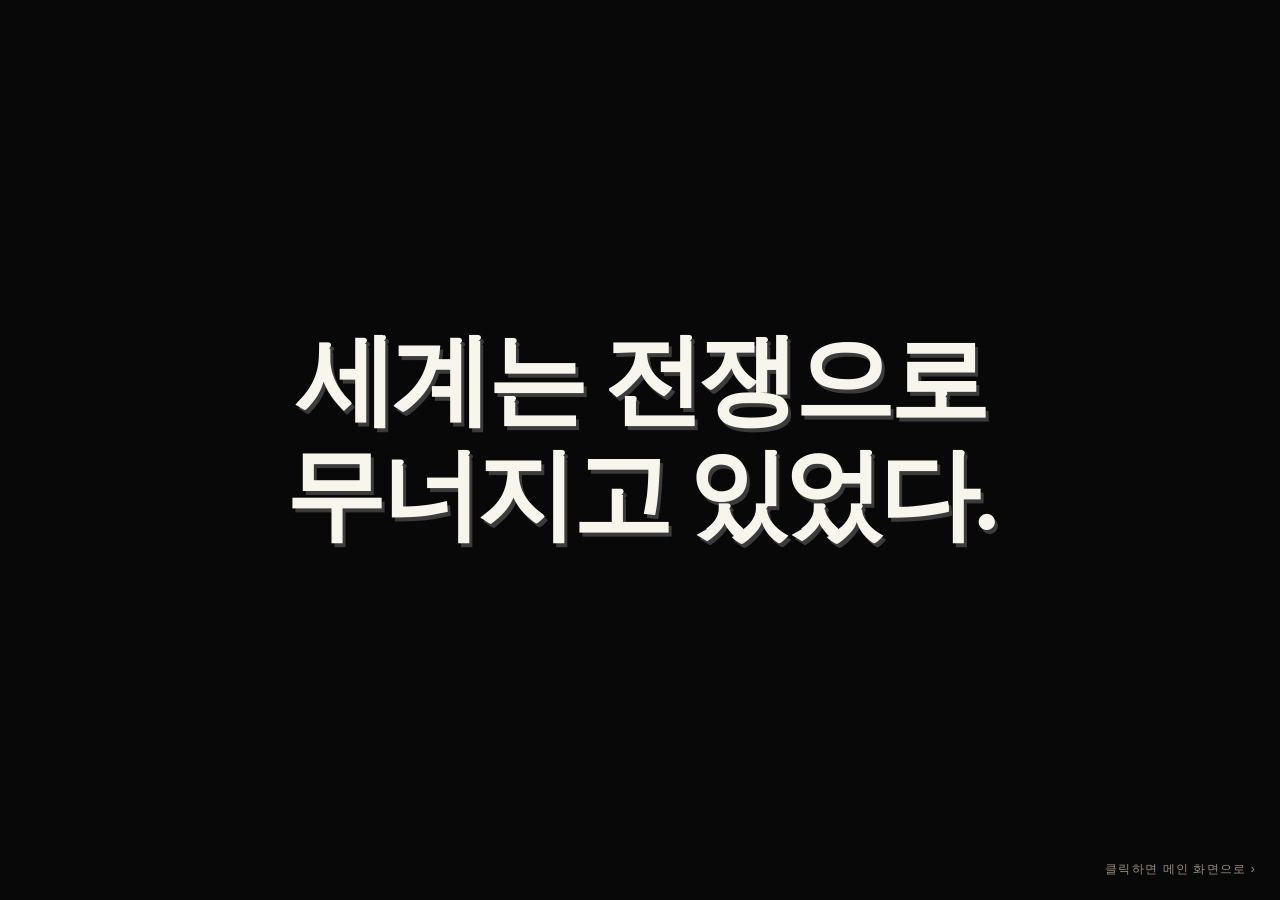
==== commit da33ccc8: "Fix mobile dialogue layout and story effects" ====
--- a/index.html
+++ b/index.html
@@ -5,7 +5,7 @@
   <meta name="viewport" content="width=device-width, initial-scale=1, viewport-fit=cover">
   <meta name="theme-color" content="#080808">
   <title>세계 평화를 위해 결혼해주세요</title>
-  <link rel="stylesheet" href="./demon-route.css">
+  <link rel="stylesheet" href="./demon-route.css?v=20261001">
   <style>
     :root{font-family:Georgia,"Noto Serif KR","Malgun Gothic",serif;color:#f5ead8;background:#080808}*{box-sizing:border-box}body{margin:0;min-height:100dvh}.title-screen{position:fixed;inset:0;z-index:10;background:#080808;color:#f8f5ed;display:flex;align-items:center;justify-content:center;overflow:auto;padding:32px 18px}.title-screen.hidden{display:none}.comic{width:min(900px,100%);min-height:min(850px,calc(100dvh - 64px));display:flex;flex-direction:column;justify-content:center;gap:clamp(14px,2.6vh,30px)}.comic-line{opacity:0;transform:translateY(22px) scale(.96);font-weight:900;font-size:clamp(36px,8vw,100px);line-height:1.15;letter-spacing:-.045em;word-break:keep-all;text-shadow:3px 4px 0 #3b3b3b}.comic-line.shown{animation:comic-pop .48s steps(4,end) forwards}.comic-line:nth-child(2){font-size:clamp(34px,7vw,88px)}.comic-line:nth-child(3),.comic-line:nth-child(4){font-size:clamp(31px,6vw,76px)}.comic-line:nth-child(3){color:#f1b5a6}.comic-line:nth-child(4){text-align:right;color:#a9c5ce}.comic-line:nth-child(5){margin-top:clamp(18px,3vh,38px)}.comic-line:nth-child(6){text-align:right;color:#f4d79e}.main-title{opacity:0;transform:scale(1.5);font-size:clamp(38px,8.5vw,105px);font-weight:900;line-height:1.13;letter-spacing:-.065em;text-align:center;word-break:keep-all;color:#fff7e9;text-shadow:5px 6px 0 #5f4432,0 0 26px #a08055}.main-title.shown{animation:title-slam .7s cubic-bezier(.16,1.4,.35,1) forwards}.start-button{align-self:center;opacity:0;pointer-events:none;margin-top:6px;padding:14px 38px;background:#fff6e6;color:#17120f;border:3px solid #fff6e6;font:900 clamp(16px,2vw,23px) Georgia,"Malgun Gothic",serif;cursor:pointer}.start-button.shown{opacity:1;pointer-events:auto;animation:blink-in .5s ease}.start-button:hover{background:#e9ce9e}.game{min-height:100dvh;position:relative;display:flex;align-items:end;justify-content:center;overflow:hidden;background:#b7aa96}.backdrop{position:absolute;inset:0;background:url('./storybook-background-portrait.png') center center/contain no-repeat;filter:saturate(.75)}.shade{position:absolute;inset:0;background:linear-gradient(180deg,rgba(25,24,23,.24),rgba(25,24,23,.1) 35%,rgba(25,24,23,.82))}.top{position:absolute;top:0;left:0;right:0;z-index:2;display:flex;justify-content:space-between;align-items:center;padding:22px clamp(20px,5vw,70px);gap:15px}.brand{font-size:clamp(14px,1.5vw,19px);font-weight:700;text-shadow:0 2px 12px #333}.chapter{font:12px Arial,sans-serif;letter-spacing:.17em;text-transform:uppercase;color:#f0dfc6}.panel{position:relative;z-index:2;width:min(850px,calc(100% - 28px));margin:0 0 clamp(14px,4vh,42px);padding:clamp(22px,4vw,42px);background:rgba(37,32,29,.92);border:1px solid rgba(239,219,185,.45);box-shadow:0 22px 70px #211b19a8;backdrop-filter:blur(10px)}.eyebrow{font:12px Arial,sans-serif;letter-spacing:.2em;color:#d6b983;margin-bottom:14px}.name{font-weight:700;color:#e7c38e;font-size:15px;margin-bottom:12px}.text{font-size:clamp(18px,2.3vw,25px);line-height:1.75;white-space:pre-line;min-height:100px;margin:0 0 24px;word-break:keep-all}.choices{display:grid;gap:9px}.choice{width:100%;text-align:left;background:#f1e6d4;color:#2e2925;border:1px solid #f1e6d4;padding:15px 18px;font:600 clamp(14px,1.7vw,17px)/1.4 Georgia,"Malgun Gothic",serif;cursor:pointer;transition:transform .15s,background .15s}.choice:hover,.choice:focus-visible{background:#fff8e9;transform:translateX(4px);outline:2px solid #d8aa69;outline-offset:2px}.choice:active{transform:scale(.99)}.controls{display:flex;gap:14px;align-items:center;flex-wrap:wrap;margin-top:22px}.control{border:0;background:none;color:#decaa9;font:12px Arial,sans-serif;cursor:pointer;padding:4px 0}.control:hover,.control:focus-visible{color:#fff;outline:0;text-decoration:underline}.control:disabled{opacity:.4;cursor:default;text-decoration:none}.control.active{color:#f4d28f}.meta{display:flex;justify-content:space-between;gap:12px;align-items:center;margin-top:14px;color:#cdbfa9;font:12px Arial,sans-serif}.progress{height:4px;background:#7c6c5b;flex:1;max-width:130px}.progress span{display:block;height:100%;background:#d6ad73;transition:width .3s}.result .text{min-height:0}.route{font-size:clamp(28px,4vw,44px);color:#f3d9a7;margin:0 0 12px}@keyframes comic-pop{0%{opacity:0;transform:translateY(22px) scale(.96)}75%{opacity:1;transform:translateY(-3px) scale(1.02)}100%{opacity:1;transform:none}}@keyframes title-slam{0%{opacity:0;transform:scale(1.5)}65%{opacity:1;transform:scale(.94)}100%{opacity:1;transform:scale(1)}}@keyframes blink-in{from{opacity:0}to{opacity:1}}@media(max-width:600px){.top{padding:18px 20px}.panel{padding:22px 20px;margin-bottom:14px}.text{min-height:120px}.chapter{font-size:10px}.brand{max-width:210px}.comic{gap:clamp(13px,2.3vh,22px)}.comic-line{text-shadow:2px 3px 0 #333}}@media(prefers-reduced-motion:reduce){.comic-line.shown,.main-title.shown,.start-button.shown{animation:none;opacity:1;transform:none}}
     .comic{display:grid;grid-template-columns:minmax(0,1fr);grid-template-rows:1fr auto;align-items:center}.comic-line,.main-title{grid-area:1/1;width:100%;text-align:center;justify-self:center}.comic .comic-line{text-align:center;margin-top:0}.start-button{grid-area:2/1;justify-self:center}.comic-line,.main-title,.start-button{display:none}.comic-line.shown,.main-title.shown,.start-button.shown{display:block}.comic-line.shown{animation:comic-in 1s ease-out forwards}.comic-line.shown.leaving{animation:comic-out .8s ease-in forwards}.comic-line.past{display:none}.main-title.shown{animation:title-in 1.4s ease-out forwards}@keyframes comic-in{from{opacity:0;transform:translateY(12px)}to{opacity:1;transform:translateY(0)}}@keyframes comic-out{from{opacity:1;transform:translateY(0)}to{opacity:0;transform:translateY(-12px)}}@keyframes title-in{from{opacity:0;transform:translateY(16px)}to{opacity:1;transform:translateY(0)}}@media(prefers-reduced-motion:reduce){.comic-line.shown,.main-title.shown,.start-button.shown,.comic-line.shown.leaving{animation:none;opacity:1;transform:none}}
@@ -32,7 +32,8 @@
     <header class="top"><div class="chapter" id="chapter">PROLOGUE</div></header>
     <section class="panel" id="panel" aria-live="polite"><div class="eyebrow" id="eyebrow"></div><div class="name" id="name"></div><p class="text" id="text"></p><div class="choices" id="choices"></div><div class="controls"><button class="control" id="auto" type="button" aria-pressed="true">자동넘기기 ●</button><button class="control" id="back" type="button">되돌리기 ↶</button></div><div class="meta"><span id="step"></span><div class="progress"><span id="bar"></span></div><span class="click-hint" aria-hidden="true">click</span></section>
   </main>
-  <script src="./effects.js"></script>
+  <link rel="stylesheet" href="./mobile-layout.css?v=20261001">
+  <script src="./effects.js?v=20261001"></script>
   <script src="./demon-expressions/face-source.js?v=4"></script>
   <script src="./demon-expressions/portrait.js?v=4"></script>
   <script src="./demon-route.js"></script>
--- a/demon-route.css
+++ b/demon-route.css
@@ -0,0 +1,36 @@
+/* The dialogue panel, text, buttons and controls inherit the main game's styles. */
+.demon-route[hidden]{display:none}
+.demon-route{position:fixed;inset:0;z-index:24;overflow-y:auto;isolation:isolate;background:#171319;color:#f5ead8}
+.demon-route::before{content:'';position:fixed;inset:0;z-index:-1;pointer-events:none;background:radial-gradient(ellipse at 50% 15%,#46323d44,transparent 70%),linear-gradient(180deg,#211923,#0d0b10)}
+.demon-shell{min-height:100dvh;width:100%;display:flex;flex-direction:column;align-items:center}
+.demon-route .top{position:relative;width:100%;align-items:flex-start;flex:none}
+.demon-header-actions{display:flex;gap:16px;flex:none}.demon-header-actions .control{white-space:nowrap}
+.demon-status{display:flex;flex-wrap:wrap;gap:8px 18px;margin-top:13px;color:#b3a08e;font:11px/1.5 Arial,'Malgun Gothic',sans-serif}
+.demon-status strong{color:#dfc3a0;font-weight:400;margin-left:6px}.demon-status .demon-affection{color:#d9a4a0}
+.demon-route .panel{margin-top:auto;flex:none}
+.demon-cutscene[hidden]{display:none}
+.demon-cutscene{position:fixed;inset:74px 0 0;z-index:0;pointer-events:none;display:flex;justify-content:center;align-items:flex-start}
+.demon-cutscene img{display:block;width:100%;height:100%;object-fit:contain;object-position:center top;animation:none;transform:none;filter:none}
+.demon-route:is(.has-cutscene,.has-portrait) .top{background:linear-gradient(#100d13e8,#100d1399,transparent);text-shadow:0 2px 5px #000}
+/* Portrait framing stays intact. Wide displays give the artwork its own column. */
+@media(min-width:1000px) and (min-aspect-ratio:5/4){
+  .demon-route:is(.has-cutscene,.has-portrait) .demon-cutscene{inset:88px 51% 20px 2%;align-items:center}
+  .demon-route:is(.has-cutscene,.has-portrait) .demon-cutscene img{object-position:center}
+  .demon-route:is(.has-cutscene,.has-portrait) .panel{width:min(46%,680px);align-self:flex-end;margin-right:3%;margin-bottom:clamp(24px,8vh,90px)}
+  .demon-route:is(.has-cutscene,.has-portrait) .text{font-size:clamp(18px,1.65vw,24px)}
+}
+@media(max-width:600px){
+  .demon-cutscene{top:82px}
+  .demon-route:is(.has-cutscene,.has-portrait) .panel{background:linear-gradient(145deg,#251d1b9e,#19171aba)}
+}
+.demon-route .text.emphasis{font-weight:700}
+.demon-route .demon-saving{color:#ac9780;font:10px Arial,'Malgun Gothic',sans-serif;margin-left:auto}
+.demon-route.is-dead{background:#080709}.demon-route.is-dead::before{background:#080709}
+.demon-route.is-dead .eyebrow{color:#d9938d}
+.demon-route .click-hint[hidden]{display:none}
+.story-effect-canvas{position:fixed;inset:0;width:100%;height:100%;z-index:1;pointer-events:none}
+.flash.story-scene-flash{z-index:1;pointer-events:none}
+.flash.story-scene-flash.active{animation-duration:.75s}
+.demon-preview-open{position:absolute;right:2%;bottom:calc(3% + 42px);z-index:2;padding:8px 13px;border:1px solid #fff8e8a8;border-radius:2px;background:#34271b88;color:#fff5dd;font:12px 'Malgun Gothic',sans-serif;letter-spacing:.04em;cursor:pointer;backdrop-filter:blur(5px)}
+.demon-preview-open:hover,.demon-preview-open:focus-visible{background:#765c42d9;outline:1px solid #f1d49a}
+@media(max-width:600px){.demon-status{gap:6px 12px;font-size:10px}.demon-preview-open{right:4%;bottom:calc(3% + 42px);font-size:11px;padding:7px 10px}}
--- a/mobile-layout.css
+++ b/mobile-layout.css
@@ -0,0 +1,21 @@
+/* Compact dialogue leaves the illustration visible on phones. */
+@media (max-width:700px), (max-height:500px) {
+  .game,.demon-shell{height:100vh;height:100dvh;min-height:0}
+  .panel,.demon-route:is(.has-cutscene,.has-portrait) .panel{
+    width:calc(100% - 20px);margin:0 10px max(10px,env(safe-area-inset-bottom));
+    padding:14px 16px 27px;max-height:42vh;max-height:42dvh;overflow-y:auto;
+    background:linear-gradient(145deg,rgba(30,24,26,.43),rgba(20,17,22,.62));
+    backdrop-filter:blur(2px);-webkit-backdrop-filter:blur(2px);
+    box-shadow:0 6px 22px #0004;scrollbar-width:thin;
+  }
+  .panel::before{inset:6px}.panel::after{left:14px;top:12px;font-size:10px}
+  .panel .eyebrow{font-size:10px;letter-spacing:.1em;margin-bottom:7px;padding-left:15px}
+  .panel .name{font-size:13px;margin-bottom:6px}
+  .panel .text{font-size:16px;line-height:1.55;min-height:0;margin-bottom:10px;word-break:normal;overflow-wrap:anywhere}
+  .panel .controls{margin-top:8px;gap:14px}.panel .meta{margin-top:7px;font-size:10px}
+  .panel .choice{padding:10px 12px;font-size:14px}.panel .choices{gap:6px}
+  .panel .click-hint{right:17px;bottom:8px;font-size:10px}
+  .top{padding:12px 16px}.demon-route .top{padding:12px 16px}
+  .demon-cutscene{top:64px}.scene-goddess{bottom:18dvh;height:70dvh;max-width:100vw;right:0}
+  .shade{background:linear-gradient(180deg,#19181720,transparent 65%,#19181738)}
+}
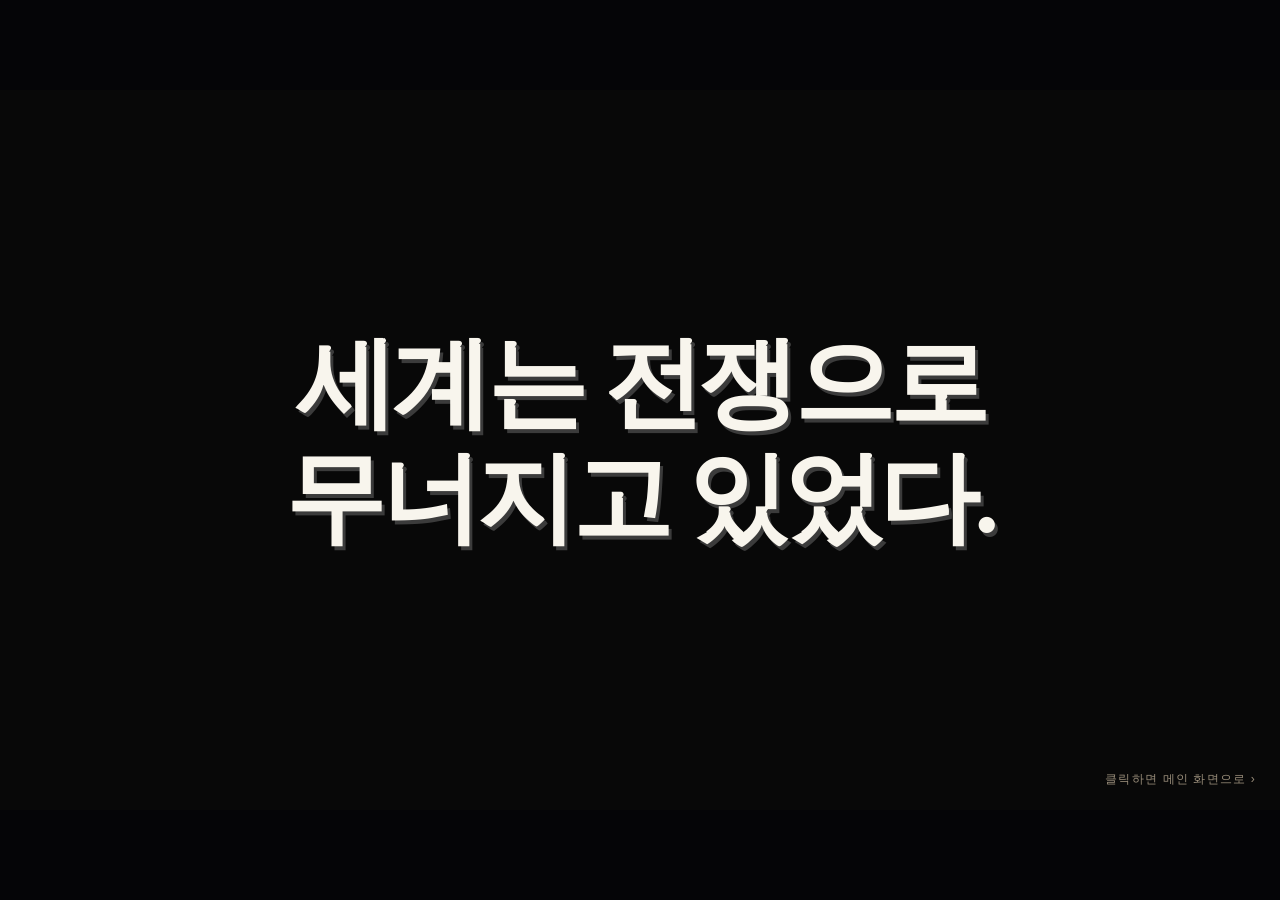
==== commit b65708be: "Integrate revised hero party sprites and story episodes" ====
--- a/index.html
+++ b/index.html
@@ -1,136 +1,5 @@
-<!doctype html>
-<html lang="ko">
-<head>
-  <meta charset="utf-8">
-  <meta name="viewport" content="width=device-width, initial-scale=1, viewport-fit=cover">
-  <meta name="theme-color" content="#080808">
-  <title>세계 평화를 위해 결혼해주세요</title>
-  <link rel="stylesheet" href="./demon-route.css?v=20261001">
-  <style>
-    :root{font-family:Georgia,"Noto Serif KR","Malgun Gothic",serif;color:#f5ead8;background:#080808}*{box-sizing:border-box}body{margin:0;min-height:100dvh}.title-screen{position:fixed;inset:0;z-index:10;background:#080808;color:#f8f5ed;display:flex;align-items:center;justify-content:center;overflow:auto;padding:32px 18px}.title-screen.hidden{display:none}.comic{width:min(900px,100%);min-height:min(850px,calc(100dvh - 64px));display:flex;flex-direction:column;justify-content:center;gap:clamp(14px,2.6vh,30px)}.comic-line{opacity:0;transform:translateY(22px) scale(.96);font-weight:900;font-size:clamp(36px,8vw,100px);line-height:1.15;letter-spacing:-.045em;word-break:keep-all;text-shadow:3px 4px 0 #3b3b3b}.comic-line.shown{animation:comic-pop .48s steps(4,end) forwards}.comic-line:nth-child(2){font-size:clamp(34px,7vw,88px)}.comic-line:nth-child(3),.comic-line:nth-child(4){font-size:clamp(31px,6vw,76px)}.comic-line:nth-child(3){color:#f1b5a6}.comic-line:nth-child(4){text-align:right;color:#a9c5ce}.comic-line:nth-child(5){margin-top:clamp(18px,3vh,38px)}.comic-line:nth-child(6){text-align:right;color:#f4d79e}.main-title{opacity:0;transform:scale(1.5);font-size:clamp(38px,8.5vw,105px);font-weight:900;line-height:1.13;letter-spacing:-.065em;text-align:center;word-break:keep-all;color:#fff7e9;text-shadow:5px 6px 0 #5f4432,0 0 26px #a08055}.main-title.shown{animation:title-slam .7s cubic-bezier(.16,1.4,.35,1) forwards}.start-button{align-self:center;opacity:0;pointer-events:none;margin-top:6px;padding:14px 38px;background:#fff6e6;color:#17120f;border:3px solid #fff6e6;font:900 clamp(16px,2vw,23px) Georgia,"Malgun Gothic",serif;cursor:pointer}.start-button.shown{opacity:1;pointer-events:auto;animation:blink-in .5s ease}.start-button:hover{background:#e9ce9e}.game{min-height:100dvh;position:relative;display:flex;align-items:end;justify-content:center;overflow:hidden;background:#b7aa96}.backdrop{position:absolute;inset:0;background:url('./storybook-background-portrait.png') center center/contain no-repeat;filter:saturate(.75)}.shade{position:absolute;inset:0;background:linear-gradient(180deg,rgba(25,24,23,.24),rgba(25,24,23,.1) 35%,rgba(25,24,23,.82))}.top{position:absolute;top:0;left:0;right:0;z-index:2;display:flex;justify-content:space-between;align-items:center;padding:22px clamp(20px,5vw,70px);gap:15px}.brand{font-size:clamp(14px,1.5vw,19px);font-weight:700;text-shadow:0 2px 12px #333}.chapter{font:12px Arial,sans-serif;letter-spacing:.17em;text-transform:uppercase;color:#f0dfc6}.panel{position:relative;z-index:2;width:min(850px,calc(100% - 28px));margin:0 0 clamp(14px,4vh,42px);padding:clamp(22px,4vw,42px);background:rgba(37,32,29,.92);border:1px solid rgba(239,219,185,.45);box-shadow:0 22px 70px #211b19a8;backdrop-filter:blur(10px)}.eyebrow{font:12px Arial,sans-serif;letter-spacing:.2em;color:#d6b983;margin-bottom:14px}.name{font-weight:700;color:#e7c38e;font-size:15px;margin-bottom:12px}.text{font-size:clamp(18px,2.3vw,25px);line-height:1.75;white-space:pre-line;min-height:100px;margin:0 0 24px;word-break:keep-all}.choices{display:grid;gap:9px}.choice{width:100%;text-align:left;background:#f1e6d4;color:#2e2925;border:1px solid #f1e6d4;padding:15px 18px;font:600 clamp(14px,1.7vw,17px)/1.4 Georgia,"Malgun Gothic",serif;cursor:pointer;transition:transform .15s,background .15s}.choice:hover,.choice:focus-visible{background:#fff8e9;transform:translateX(4px);outline:2px solid #d8aa69;outline-offset:2px}.choice:active{transform:scale(.99)}.controls{display:flex;gap:14px;align-items:center;flex-wrap:wrap;margin-top:22px}.control{border:0;background:none;color:#decaa9;font:12px Arial,sans-serif;cursor:pointer;padding:4px 0}.control:hover,.control:focus-visible{color:#fff;outline:0;text-decoration:underline}.control:disabled{opacity:.4;cursor:default;text-decoration:none}.control.active{color:#f4d28f}.meta{display:flex;justify-content:space-between;gap:12px;align-items:center;margin-top:14px;color:#cdbfa9;font:12px Arial,sans-serif}.progress{height:4px;background:#7c6c5b;flex:1;max-width:130px}.progress span{display:block;height:100%;background:#d6ad73;transition:width .3s}.result .text{min-height:0}.route{font-size:clamp(28px,4vw,44px);color:#f3d9a7;margin:0 0 12px}@keyframes comic-pop{0%{opacity:0;transform:translateY(22px) scale(.96)}75%{opacity:1;transform:translateY(-3px) scale(1.02)}100%{opacity:1;transform:none}}@keyframes title-slam{0%{opacity:0;transform:scale(1.5)}65%{opacity:1;transform:scale(.94)}100%{opacity:1;transform:scale(1)}}@keyframes blink-in{from{opacity:0}to{opacity:1}}@media(max-width:600px){.top{padding:18px 20px}.panel{padding:22px 20px;margin-bottom:14px}.text{min-height:120px}.chapter{font-size:10px}.brand{max-width:210px}.comic{gap:clamp(13px,2.3vh,22px)}.comic-line{text-shadow:2px 3px 0 #333}}@media(prefers-reduced-motion:reduce){.comic-line.shown,.main-title.shown,.start-button.shown{animation:none;opacity:1;transform:none}}
-    .comic{display:grid;grid-template-columns:minmax(0,1fr);grid-template-rows:1fr auto;align-items:center}.comic-line,.main-title{grid-area:1/1;width:100%;text-align:center;justify-self:center}.comic .comic-line{text-align:center;margin-top:0}.start-button{grid-area:2/1;justify-self:center}.comic-line,.main-title,.start-button{display:none}.comic-line.shown,.main-title.shown,.start-button.shown{display:block}.comic-line.shown{animation:comic-in 1s ease-out forwards}.comic-line.shown.leaving{animation:comic-out .8s ease-in forwards}.comic-line.past{display:none}.main-title.shown{animation:title-in 1.4s ease-out forwards}@keyframes comic-in{from{opacity:0;transform:translateY(12px)}to{opacity:1;transform:translateY(0)}}@keyframes comic-out{from{opacity:1;transform:translateY(0)}to{opacity:0;transform:translateY(-12px)}}@keyframes title-in{from{opacity:0;transform:translateY(16px)}to{opacity:1;transform:translateY(0)}}@media(prefers-reduced-motion:reduce){.comic-line.shown,.main-title.shown,.start-button.shown,.comic-line.shown.leaving{animation:none;opacity:1;transform:none}}
-    .menu-screen{position:fixed;inset:0;z-index:20;background:#d8d0ca;display:grid;place-items:center}.menu-screen.hidden{display:none}.menu-art{position:relative;width:min(100vw,150vh);aspect-ratio:3/2}.menu-image{display:block;width:100%;height:100%;object-fit:contain}.menu-hotspot{position:absolute;left:6%;width:22%;height:5.4%;border:0;background:transparent;cursor:pointer}.menu-hotspot:focus-visible{outline:3px solid #ba866d;outline-offset:2px}.menu-start{top:59.5%}.menu-continue{top:64.8%}.menu-settings{top:70.2%}.menu-exit{top:75.6%}.menu-notice{position:absolute;left:5%;bottom:3%;max-width:35%;padding:7px 11px;background:#fff8eddf;color:#6f594d;font:14px "Malgun Gothic",sans-serif}.menu-notice:empty{display:none}
-    .comic .comic-line{width:82%}.comic .comic-line:nth-child(1),.comic .comic-line:nth-child(5){justify-self:start;text-align:left;align-self:start;margin-top:12vh}.comic .comic-line:nth-child(2){justify-self:end;text-align:right;align-self:end;margin-bottom:13vh}.comic .comic-line:nth-child(3){justify-self:end;text-align:right;align-self:start;margin-top:14vh}.comic .comic-line:nth-child(4){justify-self:start;text-align:left;align-self:end;margin-bottom:15vh}.comic .comic-line:nth-child(6){justify-self:end;text-align:right;align-self:end;margin-bottom:16vh}@media(orientation:portrait){.comic .comic-line{width:90%}.comic .comic-line:nth-child(1),.comic .comic-line:nth-child(5){margin-top:17vh}.comic .comic-line:nth-child(2),.comic .comic-line:nth-child(4),.comic .comic-line:nth-child(6){margin-bottom:20vh}}
-    .comic .comic-line:nth-child(1),.comic .comic-line:nth-child(2),.comic .comic-line:nth-child(5){justify-self:center;align-self:center;text-align:center;margin:0}.menu-art{animation:menu-breathe 8s ease-in-out infinite}.menu-blink{position:absolute;inset:0;width:100%;height:100%;object-fit:contain;pointer-events:none;opacity:0;mask-image:radial-gradient(ellipse 7% 5% at 51% 34%,#000 38%,transparent 85%),radial-gradient(ellipse 7% 5% at 60% 28%,#000 38%,transparent 85%);animation:blink 6.5s infinite}.menu-hotspot:hover,.menu-hotspot:focus-visible{background:linear-gradient(90deg,#fff5d5cc,#fff5d533);box-shadow:0 0 20px #fff8e7cc;outline:1px solid #e9c491}.menu-hotspot{left:6%;width:21%;height:5.2%;touch-action:manipulation}.menu-start{top:60%}.menu-continue{top:65.4%}.menu-settings{top:70.8%}.menu-exit{top:76.2%}.flash{position:fixed;inset:0;z-index:30;background:#fff;opacity:0;pointer-events:none}.flash.active{animation:flash-reveal 1.25s ease-in-out forwards}@keyframes flash-reveal{0%{opacity:0}38%{opacity:1}100%{opacity:0}}@keyframes menu-breathe{0%,100%{transform:translateY(0)}50%{transform:translateY(-3px)}}@keyframes blink{0%,43%,49%,100%{opacity:0}45%,47%{opacity:1}}@media(prefers-reduced-motion:reduce){.menu-art,.menu-blink{animation:none}}
-    .hair-sway{position:absolute;inset:0;pointer-events:none;background:url('./main-opening.png') center/100% 100% no-repeat;opacity:.88;mask-image:radial-gradient(ellipse 11% 34% at 39% 59%,#000 34%,transparent 79%),radial-gradient(ellipse 16% 36% at 82% 57%,#000 31%,transparent 82%);transform-origin:55% 10%;animation:hair-sway 4.6s ease-in-out infinite alternate}@keyframes hair-sway{from{transform:translateX(-6px) rotate(-.65deg)}to{transform:translateX(10px) rotate(.9deg)}}.petal{position:absolute;left:var(--x);top:var(--y);width:1.6%;aspect-ratio:1.4;background:linear-gradient(135deg,#fffdf8,#f5b9c8 75%);border-radius:85% 8% 85% 12%;box-shadow:0 1px 5px #d59caf77;pointer-events:none;opacity:0;animation:petal-drift var(--dur) ease-in-out var(--delay) infinite}@keyframes petal-drift{0%{opacity:0;transform:translate(0,0) rotate(-30deg)}12%{opacity:.85}80%{opacity:.8}100%{opacity:0;transform:translate(-18vw,20vh) rotate(300deg)}}.menu-hotspot:hover,.menu-hotspot:focus-visible{background:linear-gradient(90deg,#fff5d5d9 0%,#fff6ddbb 75%,transparent 100%);box-shadow:none;outline:none}.menu-hotspot::before{content:'✦';position:absolute;left:8%;top:50%;transform:translateY(-50%);font:20px Georgia,serif;color:#d3a36b;opacity:0}.menu-hotspot:hover::before,.menu-hotspot:focus-visible::before{opacity:1}.menu-art::after{content:'';position:absolute;inset:0;pointer-events:none;background:radial-gradient(ellipse at 78% 30%,#fff9ed55,transparent 42%);mix-blend-mode:screen;opacity:.15;animation:light-shimmer 7s ease-in-out infinite}.skip-hint{position:absolute;right:24px;bottom:22px;color:#e3d0b4aa;font:12px "Malgun Gothic",sans-serif;letter-spacing:.1em;animation:hint-pulse 2.5s ease-in-out infinite}.title-screen{cursor:pointer}@keyframes hint-pulse{50%{opacity:.42}}@keyframes light-shimmer{50%{opacity:.35}}@media(prefers-reduced-motion:reduce){.hair-sway,.petal,.skip-hint,.menu-art::after{animation:none}}
-    .petal{position:absolute;left:var(--x);top:var(--y);width:1.6%;aspect-ratio:1.4;background:linear-gradient(135deg,#fffdf8,#f5b9c8 75%);border-radius:85% 8% 85% 12%;box-shadow:0 1px 5px #d59caf77;pointer-events:none;opacity:0;animation:petal-drift var(--dur) ease-in-out var(--delay) infinite}@keyframes petal-drift{0%{opacity:0;transform:translate(0,0) rotate(-30deg)}12%{opacity:.85}80%{opacity:.8}100%{opacity:0;transform:translate(-18vw,20vh) rotate(300deg)}}.menu-hotspot:hover,.menu-hotspot:focus-visible{background:linear-gradient(90deg,#fff5d5d9 0%,#fff6ddbb 75%,transparent 100%);box-shadow:none;outline:none}.menu-hotspot::before{content:'✦';position:absolute;left:8%;top:50%;transform:translateY(-50%);font:20px Georgia,serif;color:#d3a36b;opacity:0}.menu-hotspot:hover::before,.menu-hotspot:focus-visible::before{opacity:1}.menu-art{animation:none}.hair-lock{position:absolute;inset:0;pointer-events:none;background:url('./main-opening.png') center/100% 100% no-repeat;opacity:.94;animation:lock-sway 4.8s ease-in-out infinite alternate}.lock-a{mask-image:radial-gradient(ellipse 3% 22% at 39% 63%,#000 28%,transparent 80%)}.lock-b{mask-image:radial-gradient(ellipse 4% 24% at 84% 60%,#000 28%,transparent 80%);animation-duration:5.5s;animation-direction:alternate-reverse}@keyframes lock-sway{from{transform:translateX(-2px)}to{transform:translateX(7px)}}.skip-hint{position:absolute;right:24px;bottom:22px;color:#e3d0b4aa;font:12px "Malgun Gothic",sans-serif;letter-spacing:.1em;animation:hint-pulse 2.5s ease-in-out infinite}.title-screen{cursor:pointer}@keyframes hint-pulse{50%{opacity:.42}}@media(prefers-reduced-motion:reduce){.hair-lock,.petal,.skip-hint{animation:none}}
-    .menu-art,.menu-image{animation:none!important;transform:none!important}.menu-art::after{display:none!important}.blink-eye{position:absolute;inset:0;width:100%;height:100%;object-fit:contain;pointer-events:none;opacity:0;animation:blink 6.5s infinite}.blink-left{clip-path:ellipse(4.7% 3.8% at 51% 34%)}.blink-right{clip-path:ellipse(4.7% 3.8% at 60% 28%)}.hair-accents{position:absolute;inset:0;width:100%;height:100%;pointer-events:none;overflow:visible}.strand{fill:none;stroke-linecap:round;transform-box:fill-box;transform-origin:center top;animation:strand-sway 4.8s ease-in-out infinite alternate}.strand:nth-child(2){animation-duration:5.7s;animation-direction:alternate-reverse}@keyframes strand-sway{from{transform:rotate(-.45deg)}to{transform:rotate(.75deg)}}@media(prefers-reduced-motion:reduce){.strand,.blink-eye{animation:none}}
-    .backdrop{background-position:center;background-size:contain;filter:saturate(.88)}.backdrop.wide{background-size:cover}.scene-goddess{position:absolute;z-index:1;right:clamp(-30px,4vw,90px);bottom:18vh;height:min(77vh,850px);max-width:75vw;object-fit:contain;object-position:bottom;filter:drop-shadow(0 15px 25px #2a142c77)}.magic{position:absolute;z-index:1;left:55%;top:28%;width:12px;height:12px;border-radius:50%;opacity:0;pointer-events:none}.magic.light{opacity:1;background:#ffe9fa;box-shadow:0 0 22px 10px #ffb9e9,0 0 80px 26px #ffa5dc88;animation:light-grow 2s ease-in-out infinite alternate}.magic.portal{opacity:1;width:28vmin;height:28vmin;left:48%;top:15%;background:radial-gradient(circle,#fff 0%,#ffc8ed 28%,#f09bd450 55%,transparent 72%);box-shadow:0 0 90px #ff9dda;animation:portal-pop .7s ease-out both}@keyframes light-grow{to{transform:scale(1.45)}}@keyframes portal-pop{from{transform:scale(.05) rotate(-20deg);opacity:0}to{transform:scale(1) rotate(0);opacity:1}}.scene-petals{display:none;position:absolute;z-index:1;inset:0;pointer-events:none}.scene-petals.visible{display:block}.scene-petals span{position:absolute;left:60%;top:25%;display:block;width:14px;height:9px;font-size:0;background:#f4b5d0;border-radius:80% 10% 80% 10%;opacity:0;animation:scene-petal-fall 4s ease-in infinite}.scene-petals span:nth-child(2){left:67%;animation-delay:1s}.scene-petals span:nth-child(3){left:54%;animation-delay:2s}@keyframes scene-petal-fall{10%{opacity:1}90%{opacity:.8}100%{opacity:0;transform:translate(-80px,55vh) rotate(260deg)}}@media(max-width:600px){.scene-goddess{right:-10vw;bottom:23vh;height:64vh;max-width:88vw}.magic{left:52%;top:27%}}
-    .backdrop.bed-art,.backdrop.room-art{background-size:contain}.scene-goddess{height:min(60vh,640px);right:12%;bottom:22vh}@media(max-width:600px){.scene-goddess{height:52vh;right:0;bottom:25vh}}
-    .panel{padding-bottom:43px;background:linear-gradient(135deg,rgba(37,29,27,.68),rgba(25,23,26,.76));border:1px solid #e2c494a8;box-shadow:0 16px 45px #1a1516a0,inset 0 0 0 4px #f8e6c20e;backdrop-filter:blur(5px);-webkit-backdrop-filter:blur(5px)}.panel::before{content:'';position:absolute;left:13px;right:13px;top:13px;bottom:13px;border:1px solid #eed8ae38;pointer-events:none}.panel::after{content:'✦';position:absolute;left:24px;top:18px;color:#dec28f99;font-size:13px;pointer-events:none}.eyebrow{padding-left:20px;color:#eacb9a}.name{color:#ffe0ae}.text{color:#fff7e9;text-shadow:0 2px 7px #17120f,0 1px 2px #17120f;line-height:1.68}.click-hint{position:absolute;right:25px;bottom:14px;color:#e5c99bbd;font:italic 12px Georgia,serif;letter-spacing:.16em;pointer-events:none;user-select:none}.click-hint::after{content:'  ›';font-style:normal}.meta{position:relative;z-index:1}@media(max-width:600px){.panel{padding-bottom:42px;background:linear-gradient(145deg,rgba(37,29,27,.66),rgba(25,23,26,.76))}}
-    @media(orientation:portrait){.backdrop.wide{background-image:url('./mural-war-portrait-v2.png')!important;background-size:contain;background-repeat:no-repeat}}
-    .effects-open{position:absolute;right:2%;bottom:3%;z-index:2;padding:8px 13px;border:1px solid #fff8e8a8;border-radius:2px;background:#34271b88;color:#fff5dd;font:12px "Malgun Gothic",sans-serif;letter-spacing:.08em;cursor:pointer;backdrop-filter:blur(5px)}.effects-open:hover,.effects-open:focus-visible{background:#765c42d9;outline:1px solid #f1d49a}.effects-studio{position:fixed;inset:0;z-index:25;display:grid;place-items:center;background:radial-gradient(circle at 50% 38%,#393748,#131624 62%,#090c16);color:#f6f1e7;padding:20px}.effects-studio[hidden]{display:none}.effects-card{width:min(760px,100%);min-height:min(620px,90dvh);position:relative;display:flex;flex-direction:column;align-items:center;justify-content:space-between;border:1px solid #b7a98a87;background:linear-gradient(135deg,#ffffff0a,#ffffff02 50%,#b6a77c0b);box-shadow:0 30px 90px #0009,inset 0 0 0 7px #bdb09208;padding:clamp(20px,4vw,42px);overflow:hidden}.effects-card::before{content:'';position:absolute;inset:13px;border:1px solid #d0c09b36;pointer-events:none}.effects-heading{position:relative;z-index:2;text-align:center}.effects-heading small{display:block;color:#c9b99a;letter-spacing:.32em;font:11px Arial,sans-serif}.effects-heading h2{font-size:clamp(23px,4vw,34px);font-weight:500;letter-spacing:.12em;margin:13px 0 0}.effects-stage{position:relative;isolation:isolate;flex:1;width:100%;display:grid;place-items:center;min-height:270px;overflow:hidden;background:url('./room-wall-comic.png') center 42%/cover no-repeat;border:1px solid #c7b79330;margin:20px 0}.effects-canvas{position:absolute;inset:0;width:100%;height:100%;z-index:1;pointer-events:none}.effects-actions{position:relative;z-index:2;width:100%;display:flex;flex-wrap:wrap;justify-content:center;gap:8px}.effects-actions button,.effects-close{border:1px solid #c7b7938a;background:#151a2dc9;color:#e8dac0;padding:10px 14px;font:13px "Malgun Gothic",sans-serif;cursor:pointer;transition:background .2s,border-color .2s,transform .2s}.effects-actions button:hover,.effects-actions button:focus-visible,.effects-close:hover,.effects-close:focus-visible{background:#715c4a;border-color:#f6dba4;transform:translateY(-2px);outline:0}.effects-close{position:absolute;z-index:3;right:18px;top:18px;padding:4px 10px;font-size:21px;line-height:1}.effects-caption{min-height:24px;margin:18px 0 0;color:#bfb3a0;font:12px "Malgun Gothic",sans-serif;letter-spacing:.04em;text-align:center}
-  </style>
-</head>
-<body>
-  <section class="menu-screen hidden" id="menuScreen" aria-label="메인 화면"><div class="menu-art"><img class="menu-image" src="./main-opening.png" alt="세계 평화를 위해 결혼해주세요 메인 일러스트"><svg class="hair-accents" viewBox="0 0 1536 1024" preserveAspectRatio="none" aria-hidden="true"><path class="strand" d="M627 318 C608 473 593 635 529 774 C503 831 465 876 434 912" stroke="#f5d9d3" stroke-width="5" opacity=".55"/><path class="strand" d="M1081 213 C1144 359 1220 493 1310 641 C1354 714 1398 772 1435 821" stroke="#f8e2da" stroke-width="6" opacity=".48"/></svg><img class="blink-eye blink-left" src="./main-opening-blink.png" alt="" aria-hidden="true"><img class="blink-eye blink-right" src="./main-opening-blink.png" alt="" aria-hidden="true"><i class="petal" style="--x:96%;--y:29%;--dur:9s;--delay:-1s"></i><i class="petal" style="--x:91%;--y:39%;--dur:11s;--delay:-6s"></i><i class="petal" style="--x:84%;--y:19%;--dur:10s;--delay:-3s"></i><i class="petal" style="--x:98%;--y:52%;--dur:13s;--delay:-8s"></i><i class="petal" style="--x:76%;--y:11%;--dur:12s;--delay:-4s"></i><button class="menu-hotspot menu-start" type="button" aria-label="시작하기"></button><button class="menu-hotspot menu-continue" type="button" aria-label="계속하기"></button><button class="menu-hotspot menu-settings" type="button" aria-label="설정"></button><button class="menu-hotspot menu-exit" type="button" aria-label="종료"></button><div class="menu-notice" id="menuNotice" aria-live="polite"></div><button class="demon-preview-open" id="demonPreviewOpen" type="button">마왕 루트 미리보기</button><button class="effects-open" id="effectsOpen" type="button">효과 미리보기 ✧</button></div></section>
-  <section class="title-screen" id="titleScreen" aria-label="이야기 시작"><div class="comic"><div class="comic-line">세계는 전쟁으로 무너지고 있었다.</div><div class="comic-line">신들은 고민했다.</div><div class="comic-line">전쟁의 신: “그냥 인간을 전부 없애면 되잖아?”</div><div class="comic-line">다른 신들: “안 돼.”</div><div class="comic-line">그리고 사랑의 여신이 말했다.</div><div class="comic-line">“이번에는 제 차례네요.”</div></div><span class="skip-hint">클릭하면 메인 화면으로 ›</span></section><div class="flash" id="flash" aria-hidden="true"></div>
-  <section class="effects-studio" id="effectsStudio" aria-label="효과 미리보기" hidden><div class="effects-card"><button class="effects-close" id="effectsClose" type="button" aria-label="닫기">×</button><div class="effects-heading"><small>VISUAL EFFECTS</small><h2>효과 미리보기</h2></div><div class="effects-stage"><canvas class="effects-canvas" id="effectsCanvas" aria-hidden="true"></canvas></div><div class="effects-actions"><button type="button" data-effect="surprise">놀람</button><button type="button" data-effect="slash">빛의 참격</button><button type="button" data-effect="hearts">하트</button><button type="button" data-effect="flash">섬광</button><button type="button" data-effect="sparkle">반짝임</button><button type="button" data-effect="bite">짐승의 습격</button><button type="button" data-effect="hit">피격</button><button type="button" data-effect="poison">독</button></div><p class="effects-caption" id="effectsCaption">효과를 선택하면 이곳에서 재생됩니다.</p></div></section>
-  <main class="game">
-    <div class="flash story-scene-flash" id="storyFlash" aria-hidden="true"></div><canvas class="story-effect-canvas" id="storyEffectCanvas" aria-hidden="true"></canvas>
-    <div class="backdrop" id="backdrop" aria-hidden="true"></div><div class="shade" aria-hidden="true"></div><div class="magic" id="magic" aria-hidden="true"></div><img class="scene-goddess" id="sceneGoddess" src="./goddess-comic.png" alt="" aria-hidden="true" hidden><div class="scene-petals" id="scenePetals" aria-hidden="true"><span>✦</span><span>✦</span><span>✦</span></div>
-    <header class="top"><div class="chapter" id="chapter">PROLOGUE</div></header>
-    <section class="panel" id="panel" aria-live="polite"><div class="eyebrow" id="eyebrow"></div><div class="name" id="name"></div><p class="text" id="text"></p><div class="choices" id="choices"></div><div class="controls"><button class="control" id="auto" type="button" aria-pressed="true">자동넘기기 ●</button><button class="control" id="back" type="button">되돌리기 ↶</button></div><div class="meta"><span id="step"></span><div class="progress"><span id="bar"></span></div><span class="click-hint" aria-hidden="true">click</span></section>
-  </main>
-  <link rel="stylesheet" href="./mobile-layout.css?v=20261001">
-  <script src="./effects.js?v=20261001"></script>
-  <script src="./demon-expressions/face-source.js?v=4"></script>
-  <script src="./demon-expressions/portrait.js?v=4"></script>
-  <script src="./demon-route.js"></script>
-  <script>
-    const line=(tag,who,text,art,next,visual)=>({tag,who,text,art,visual,choices:[['계속',next]]});
-    const scenes=[
-      line('서장 · 네 종족의 시대','이야기','이 대륙에는 인간, 마족, 엘프, 드워프가 살아간다. 오래전에는 대륙을 덮친 재앙에 맞서 같은 성벽을 지켰지만, 전쟁이 끝난 뒤 그들은 서로를 믿지 못했다.','war',1),
-      line('서장 · 인간','이야기','인간은 무너진 국경을 지키려 성을 쌓았다. 부족한 땅을 넓힐수록 이웃의 땅과 길이 좁아졌고, 방패는 어느새 침략의 표식이 되었다.','human',2),
-      line('서장 · 마족','이야기','마족은 황폐한 동쪽 땅에서 살아남았다. 인간은 그들의 뿔을 두려워했고, 마족은 두려움 때문에 먼저 겨누는 창을 기억했다.','demon',3),
-      line('서장 · 엘프','이야기','엘프는 오래된 숲과 샘을 지켜 왔다. 나무를 베는 도끼와 숲을 가르는 군대 앞에서 그들은 활을 들었고, 다른 종족은 그 침묵을 오만으로 여겼다.','elf',4),
-      line('서장 · 드워프','이야기','드워프는 산 아래에서 금속과 마법석을 벼렸다. 모두가 그들의 기술을 원했지만, 누구도 빼앗긴 광맥을 돌려주지 않았다.','dwarf',5),
-      line('서장 · 끝나지 않은 전쟁','이야기','한 번의 오해가 보복이 되고, 보복은 또 다른 전쟁이 되었다. 왕들은 평화를 말하면서도 검을 놓지 못했다. 신들조차 이 균열을 어떻게 메워야 할지 알지 못했다.','war',6),
-      line('한편, 작은 마을','이야기','한편, 국경에서 멀리 떨어진 작은 마을 벨룬. 돌길과 낮은 지붕이 이어지는 이곳에서는 네 종족의 이야기도 먼 나라 소식처럼 들렸다.','village',7),
-      line('벨룬의 밤','이야기','낮에는 장터와 대장간이 시끄럽지만, 밤이 되면 벨룬은 별빛과 창가의 등불만 남는 조용한 마을이었다.','village',8),
-      line('별을 보는 전사','이야기','당신은 침대에 누워 밤하늘을 바라보고 있었다. 낮 동안 방패를 들었던 두 팔은 머리 뒤에 느슨하게 괴어 있었다.','bedroom',9),
-      line('별을 보는 전사','이야기','내일도 누군가를 지켜야 한다. 그런 생각을 하며 별을 세던 순간, 아무도 없는 방에서 목소리가 들렸다.','bedroom',10),
-      line('???','???','“……정말이지.”','bedroom',11),
-      line('???','???','“이 세계의 신들도 참 고집이 세다니까.”','bedroom',12,'light'),
-      line('작은 빛','이야기','눈앞에 작은 분홍빛 하나가 나타났다. 먼지처럼 떠 있던 빛이 별 하나만큼 밝아지더니, 허공에 가느다란 틈을 냈다.','bedroom',13,'light'),
-      line('공간의 틈','이야기','빛이 점점 커지고, 공간이 종잇장처럼 갈라졌다. 분홍 꽃잎 몇 장이 바닥에 내려앉고, 빛 너머로 누군가의 모습이 보였다.','bedroom',14,'portal'),
-      line('뜻밖의 손님','사랑의 여신','“안녕하세요!”','bedroom',15,'goddess'),
-      line('뜻밖의 손님','사랑의 여신','“저는 사랑의 여신이에요.”','bedroom',16,'goddess'),
-      line('뜻밖의 손님','주인공','“……네?”','bedroom',17,'goddess'),
-      line('여신의 선언','사랑의 여신','“그리고 당신은 오늘부터...”','bedroom',18,'goddess'),
-      line('여신의 선언','이야기','여신이 환하게 웃었다. 방 안에 남은 꽃잎이 아주 잠깐 떠올랐다.','bedroom',19,'goddess'),
-      line('여신의 선언','사랑의 여신','“세계를 구하기 위해 결혼해야 합니다.”','bedroom',20,'goddess'),
-      line('여신의 선언','주인공','“뭐라고요?”','bedroom',21,'goddess'),
-      line('여신의 선언','사랑의 여신','“후후.”','bedroom',22,'goddess'),
-      line('신들의 회의','사랑의 여신','“전쟁의 신은 인간을 전부 없애자고 했어요.”','bedroom',23,'goddess'),
-      line('신들의 회의','사랑의 여신','“그래서 다른 신들이 때렸어요.”','bedroom',24,'goddess'),
-      line('신들의 회의','사랑의 여신','“많이.”','bedroom',25,'goddess'),
-      line('신들의 회의','사랑의 여신','“아주 많이.”','bedroom',26,'goddess'),
-      line('신들의 회의','사랑의 여신','“그래서 이번에는 제가 나서기로 했답니다.”','bedroom',27,'goddess'),
-      {tag:'여신의 계획',who:'사랑의 여신',text:'“서로를 지키겠다는 마음에서 평화가 시작될 수도 있어요. 당신이 그 첫 인연을 맺어 주세요.”',art:'bedroom',visual:'goddess',choices:[['“왜 저를 선택했나요?”',28],['“결혼이 어떻게 평화를 만들죠?”',29]]},
-      line('말해 주지 않는 이유','사랑의 여신','여신은 씩 웃었다. “그 이유는 나중에 기회가 되면 알려드릴게요.”','bedroom',30,'goddess'),
-      line('작은 약속','사랑의 여신','“조약 한 장보다, 서로를 지키기로 한 두 사람이 더 오래 남을 때가 있어요.”','bedroom',30,'goddess'),
-      line('인연의 문답','사랑의 여신','“그럼 당신 마음의 방향을 알아볼까요? 정답은 없어요. 마음이 가는 대로 골라 주세요.”','bedroom',31,'goddess'),
-      {tag:'질문 1 / 4',who:'사랑의 여신',text:'“호랑이, 토끼, 강아지. 함께 길을 떠난다면 누구를 고를래요?”',art:'bedroom',visual:'goddess',choices:[['호랑이 — 믿음직한 용기가 좋아',32,'sera'],['토끼 — 조용한 영리함이 좋아',32,'lune'],['강아지 — 다정한 활기가 좋아',32,'mira']]},
-      {tag:'질문 2 / 4',who:'사랑의 여신',text:'“낯선 종족의 마을에서 환영받지 못한다면?”',art:'bedroom',visual:'goddess',choices:[['앞에 서서 모두를 설득한다',33,'sera'],['먼저 그들의 사정을 살핀다',33,'lune'],['작은 일부터 함께 돕는다',33,'mira']]},
-      {tag:'질문 3 / 4',who:'사랑의 여신',text:'“전투가 끝난 밤, 곁에 있는 사람에게 가장 듣고 싶은 말은?”',art:'bedroom',visual:'goddess',choices:[['“네 덕분에 모두 살아남았어.”',34,'sera'],['“혼자 짊어지지 않아도 돼.”',34,'lune'],['“내일도 같이 웃자.”',34,'mira']]},
-      {tag:'질문 4 / 4',who:'사랑의 여신',text:'“평화가 찾아온다면, 어떤 곳에서 그 사람과 쉬고 싶어요?”',art:'bedroom',visual:'goddess',choices:[['사람들이 모이는 성벽 위',35,'sera'],['고요한 숲속 작은 집',35,'lune'],['여행자들이 드나드는 여관',35,'mira']]},
-      line('이번 회차의 인연','사랑의 여신','“좋아요. 당신의 대답이 한 사람에게 닿았어요. 이제 그 인연을 어떻게 지킬지는 당신의 선택이랍니다.”','bedroom',36,'goddess')
-    ];
-    const artFiles={war:'mural-war-v2.png',human:'mural-human.png',demon:'mural-demon.png',elf:'mural-elf.png',dwarf:'mural-dwarf.png',village:'bellune-night.png',bedroom:'bedroom-comic.png',room:'room-wall-comic.png'};
-    const heroines={sera:{name:'마왕',kind:'마계의 지배자',desc:'끊임없이 찾아오는 인간 용사들에게 지친 마왕. 당신의 첫인상 역시, 또 한 명의 침입자다. 호감도 −100에서 시작한다.'},lune:{name:'루네',kind:'숲의 종족 치유사',desc:'말보다 행동을 믿는 치유사. 오래된 불신 너머의 마음을 볼 줄 안다.'},mira:{name:'미라',kind:'산의 종족 마도공학자',desc:'낙천적인 발명가. 닫힌 성문을 열 방법을 늘 새롭게 찾는다.'}};
-    let scene=0;let scores={sera:0,lune:0,mira:0};let first=null;let auto=true;let started=false;let timer=null;const history=[];
-    const $=id=>document.getElementById(id);
-    function flashNow(){const flash=$('flash');flash.classList.remove('active');void flash.offsetWidth;flash.classList.add('active')}
-    const effectDirector=new EffectDirector($('effectsCanvas'));
-    const storyPlayer=new EffectCuePlayer($('storyEffectCanvas'),$('storyFlash'));
-    const prologueEffects={12:[[0,'sparkle']],14:[[0,'flash'],[180,'sparkle']],20:[[0,'surprise']]};
-    document.addEventListener('visibilitychange',()=>{if(document.hidden)storyPlayer.clear()});
-    function playEffect(type){if($('effectsStudio').hidden)return;$('flash').classList.remove('active');if(type==='flash'){effectDirector.clear();flashNow()}else effectDirector.play(type)}
-    function move(next,key){clearTimeout(timer);history.push({scene,scores:{...scores},first});if(key){scores[key]++;if(!first)first=key}scene=next;render();storyPlayer.play(prologueEffects[next]||[])}
-    function isLinear(s){return s&&s.choices.length>0&&s.choices.every(choice=>choice[1]===s.choices[0][1]&&!choice[2])}
-    function render(){clearTimeout(timer);storyPlayer.clear();const s=scenes[scene];const result=scene===scenes.length;const art=scene>=10?'room':(s?.art||'room');const visual=s?.visual||'';$('backdrop').style.backgroundImage=`url('./${artFiles[art]}')`;$('backdrop').classList.toggle('wide',art==='war');$('backdrop').classList.toggle('bed-art',art==='bedroom');$('backdrop').classList.toggle('room-art',art==='room');$('sceneGoddess').hidden=!(visual==='goddess'||result);$('magic').className='magic'+(visual==='light'||visual==='portal'?' '+visual:'');$('scenePetals').classList.toggle('visible',visual==='portal'||visual==='goddess');$('panel').classList.toggle('result',result);$('chapter').textContent=result?'CHAPTER 1 · PREVIEW':scene>=31?'FATE TEST':scene>=6?'CHAPTER 1':'PROLOGUE';$('eyebrow').textContent=s?.tag||'첫 장 · 인연의 시작';$('name').textContent=s?.who||'이번 회차의 상대';$('choices').replaceChildren();
-      if(result){const order=['sera','lune','mira'];const key=order.sort((a,b)=>scores[b]-scores[a]||(a===first?-1:b===first?1:0))[0];const h=heroines[key];$('text').innerHTML='<strong class="route">'+h.name+'</strong><br>'+h.kind+'<br><br>'+h.desc+'<br><br>여신은 마지막으로 속삭인다. “이 인연을 결혼까지 지킬 수 있을까?”';$('eyebrow').textContent='프롤로그 완료 · '+h.name+' 루트';if(key==='sera')addChoice('마왕과 첫 만남 시작하기',()=>openDemonRoute(false));addChoice('다시 시작하기',()=>{scene=0;scores={sera:0,lune:0,mira:0};first=null;history.length=0;render()});}
-      else{$('text').textContent=s.text;if(!isLinear(s))for(const [label,next,key] of s.choices)addChoice(label,()=>move(next,key))}
-      $('back').disabled=history.length===0;$('auto').classList.toggle('active',auto);$('auto').setAttribute('aria-pressed',String(auto));$('auto').textContent=auto?'자동넘기기 ●':'자동넘기기 ○';
-      $('step').textContent=result?'첫 만남부터 결혼까지 · 다음 장에서 계속':`${scene+1} / ${scenes.length+1}`;$('bar').style.width=((scene+1)/(scenes.length+1)*100)+'%';window.scrollTo({top:0,behavior:'smooth'});
-      if(started){try{localStorage.setItem('peace-marriage-save-v2',JSON.stringify({scene,scores,first}))}catch{}}
-      if(started&&auto&&isLinear(s)){const delay=Math.min(18000,Math.max(5000,s.text.length*125));timer=setTimeout(()=>move(s.choices[0][1]),delay)}}
-    function addChoice(label,action){const b=document.createElement('button');b.className='choice';b.type='button';b.textContent=label;b.addEventListener('click',action);$('choices').append(b)}
-    $('auto').addEventListener('click',()=>{auto=!auto;render()});
-    $('back').addEventListener('click',()=>{const previous=history.pop();if(!previous)return;scene=previous.scene;scores=previous.scores;first=previous.first;render()});
-    document.querySelector('.game').addEventListener('click',event=>{if(!started||event.target.closest('button'))return;const current=scenes[scene];if(isLinear(current))move(current.choices[0][1])});
-    const comicLines=[...document.querySelectorAll('.comic-line')];
-    const introTimers=[];let introDone=false;
-    function scheduleIntro(action,delay){introTimers.push(setTimeout(action,delay))}
-    function showMenu(){if(introDone)return;introDone=true;introTimers.forEach(clearTimeout);$('titleScreen').classList.add('hidden');$('menuScreen').classList.remove('hidden')}
-    function beginIntro(){
-      comicLines.forEach((line,index)=>{const at=500+index*3000;scheduleIntro(()=>line.classList.add('shown'),at);scheduleIntro(()=>line.classList.add('leaving'),at+1900);scheduleIntro(()=>line.classList.add('past'),at+2800)});
-      scheduleIntro(showMenu,18500);
-    }
-    $('titleScreen').addEventListener('click',showMenu);
-    document.addEventListener('keydown',event=>{if(!introDone&&(event.key==='Enter'||event.key===' ')){event.preventDefault();showMenu()}});
-    function openDemonRoute(resume){clearTimeout(timer);storyPlayer.clear();started=false;$('menuScreen').classList.add('hidden');DemonRoute.open({resume,onExit:()=>{$('menuScreen').classList.remove('hidden')}})}
-    $('demonPreviewOpen').addEventListener('click',()=>openDemonRoute(DemonRoute.hasSave()));
-    function enterGame(){try{localStorage.setItem('peace-marriage-active-route','prologue')}catch{}started=true;$('menuScreen').classList.add('hidden');render()}
-    document.querySelector('.menu-start').addEventListener('click',()=>{scene=0;scores={sera:0,lune:0,mira:0};first=null;history.length=0;enterGame()});
-    document.querySelector('.menu-continue').addEventListener('click',()=>{try{if(localStorage.getItem('peace-marriage-active-route')==='demon'&&DemonRoute.hasSave()){openDemonRoute(true);return}}catch{}let save;try{save=JSON.parse(localStorage.getItem('peace-marriage-save-v2'))}catch{}if(!save){$('menuNotice').textContent='저장된 이야기가 없습니다.';return}scene=save.scene;scores=save.scores;first=save.first;history.length=0;enterGame()});
-    document.querySelector('.menu-settings').addEventListener('click',()=>{auto=!auto;$('menuNotice').textContent='자동넘기기: '+(auto?'켜짐':'꺼짐')});
-    document.querySelector('.menu-exit').addEventListener('click',()=>$('menuNotice').textContent='종료하려면 브라우저 탭을 닫아주세요.');
-    document.querySelector('.menu-art').addEventListener('click',event=>{if(event.target.closest('button'))return;const rect=event.currentTarget.getBoundingClientRect();const x=(event.clientX-rect.left)/rect.width;const y=(event.clientY-rect.top)/rect.height;if(x<.05||x>.30||y<.58||y>.83)return;const rows=[.626,.68,.734,.788];const index=rows.reduce((best,row,i)=>Math.abs(row-y)<Math.abs(rows[best]-y)?i:best,0);document.querySelectorAll('.menu-hotspot')[index].click()});
-    $('effectsOpen').addEventListener('click',()=>{$('effectsStudio').hidden=false;$('effectsCaption').textContent='효과를 선택하면 이곳에서 재생됩니다.'});
-    $('effectsClose').addEventListener('click',()=>{$('effectsStudio').hidden=true;effectDirector.clear();$('flash').classList.remove('active')});
-    document.querySelectorAll('[data-effect]').forEach(button=>button.addEventListener('click',()=>{playEffect(button.dataset.effect);$('effectsCaption').textContent=button.textContent+' 효과'}));
-    document.addEventListener('keydown',event=>{if(event.key==='Escape'&&!$('effectsStudio').hidden)$('effectsClose').click()});
-    beginIntro();
-    render();
-  </script>
-</body>
-</html>
-
-
-
-
-
-
-
+<!doctype html><html lang="ko"><head><meta charset="utf-8"><meta name="viewport" content="width=device-width,initial-scale=1,viewport-fit=cover"><title>세계 평화를 위해 결혼해주세요</title>
+<style>*{box-sizing:border-box}html,body{margin:0;width:100%;height:100%;overflow:hidden;background:#050507;color:#eee6db;font-family:'Malgun Gothic',sans-serif}#stage{position:absolute;left:50%;top:50%;transform-origin:0 0;border:0;background:#080808;display:block}dialog{width:min(440px,calc(100% - 28px));max-height:90dvh;overflow:auto;border:1px solid #a8947166;border-radius:12px;background:#1b1b24;color:#eee6db;padding:24px;box-shadow:0 20px 80px #0009}dialog::backdrop{background:#0009}h1{font-size:20px;margin:0 0 18px}label{display:block;margin:18px 0 10px;font-size:14px}select,button{font:inherit}select{width:100%;background:#292936;color:#fff;border:1px solid #8d806c;padding:12px;border-radius:5px;font-size:15px}p{font-size:13px;line-height:1.7;color:#b9b5b0}button{cursor:pointer;border:1px solid #bda27d70;background:#35303a;color:#f6e7d1;border-radius:5px;padding:10px 16px}button:focus-visible,select:focus-visible{outline:2px solid #dfbd8f;outline-offset:3px}.actions{display:flex;gap:10px;justify-content:flex-end;margin-top:22px}.apply{background:#d9c5a6;color:#211d19}#displayStatus{font-size:12px;color:#dfc69c}</style></head><body>
+<iframe id="stage" title="세계 평화를 위해 결혼해주세요 게임" src="./game.html?v=20261008-party4" allow="fullscreen" allowfullscreen></iframe>
+<dialog id="displaySettings" aria-labelledby="settingsTitle"><h1 id="settingsTitle">설정</h1><label for="resolution">게임 해상도</label><select id="resolution"><option value="390x844">390 × 844 · 모바일 세로</option><option value="540x960">540 × 960 · 세로 9:16</option><option value="960x540">960 × 540 · 가로 16:9</option><option value="1280x720">1280 × 720 · 가로 HD</option><option value="1600x900">1600 × 900 · 가로</option></select><p>선택한 해상도로 구도를 고정합니다. 창 크기가 달라져도 화면 전체가 같은 비율로 확대·축소됩니다. 남는 공간은 검은 여백으로 표시됩니다.</p><p>컷신은 게임 화면을 가득 채웁니다. 세로 그림을 가로 화면에서 보면 위아래 일부가 잘릴 수 있습니다.</p><div id="displayStatus" aria-live="polite"></div><div class="actions"><button id="cancel" type="button">닫기</button><button id="apply" class="apply" type="button">적용</button></div></dialog>
+<script src="./display-settings.js?v=20261008-party4"></script></body></html>
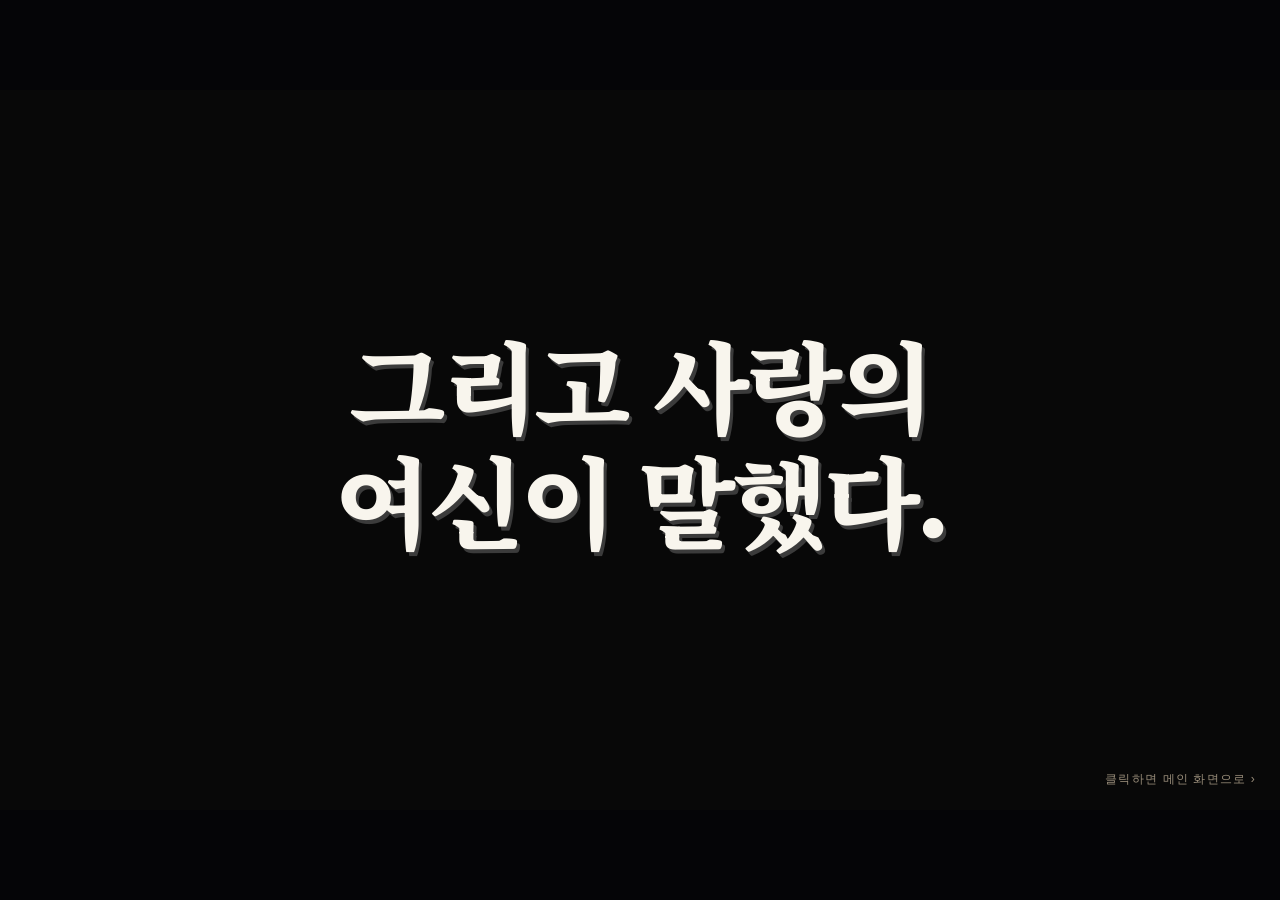
==== commit 7ade588e: "Publish latest game and room assets" ====
--- a/index.html
+++ b/index.html
@@ -1,5 +1,6 @@
-<!doctype html><html lang="ko"><head><meta charset="utf-8"><meta name="viewport" content="width=device-width,initial-scale=1,viewport-fit=cover"><title>세계 평화를 위해 결혼해주세요</title>
-<style>*{box-sizing:border-box}html,body{margin:0;width:100%;height:100%;overflow:hidden;background:#050507;color:#eee6db;font-family:'Malgun Gothic',sans-serif}#stage{position:absolute;left:50%;top:50%;transform-origin:0 0;border:0;background:#080808;display:block}dialog{width:min(440px,calc(100% - 28px));max-height:90dvh;overflow:auto;border:1px solid #a8947166;border-radius:12px;background:#1b1b24;color:#eee6db;padding:24px;box-shadow:0 20px 80px #0009}dialog::backdrop{background:#0009}h1{font-size:20px;margin:0 0 18px}label{display:block;margin:18px 0 10px;font-size:14px}select,button{font:inherit}select{width:100%;background:#292936;color:#fff;border:1px solid #8d806c;padding:12px;border-radius:5px;font-size:15px}p{font-size:13px;line-height:1.7;color:#b9b5b0}button{cursor:pointer;border:1px solid #bda27d70;background:#35303a;color:#f6e7d1;border-radius:5px;padding:10px 16px}button:focus-visible,select:focus-visible{outline:2px solid #dfbd8f;outline-offset:3px}.actions{display:flex;gap:10px;justify-content:flex-end;margin-top:22px}.apply{background:#d9c5a6;color:#211d19}#displayStatus{font-size:12px;color:#dfc69c}</style></head><body>
-<iframe id="stage" title="세계 평화를 위해 결혼해주세요 게임" src="./game.html?v=20261008-party4" allow="fullscreen" allowfullscreen></iframe>
-<dialog id="displaySettings" aria-labelledby="settingsTitle"><h1 id="settingsTitle">설정</h1><label for="resolution">게임 해상도</label><select id="resolution"><option value="390x844">390 × 844 · 모바일 세로</option><option value="540x960">540 × 960 · 세로 9:16</option><option value="960x540">960 × 540 · 가로 16:9</option><option value="1280x720">1280 × 720 · 가로 HD</option><option value="1600x900">1600 × 900 · 가로</option></select><p>선택한 해상도로 구도를 고정합니다. 창 크기가 달라져도 화면 전체가 같은 비율로 확대·축소됩니다. 남는 공간은 검은 여백으로 표시됩니다.</p><p>컷신은 게임 화면을 가득 채웁니다. 세로 그림을 가로 화면에서 보면 위아래 일부가 잘릴 수 있습니다.</p><div id="displayStatus" aria-live="polite"></div><div class="actions"><button id="cancel" type="button">닫기</button><button id="apply" class="apply" type="button">적용</button></div></dialog>
-<script src="./display-settings.js?v=20261008-party4"></script></body></html>
+<!doctype html><html lang="ko"><head><meta charset="utf-8"><meta name="viewport" content="width=device-width,initial-scale=1,minimum-scale=1,maximum-scale=1,viewport-fit=cover"><meta name="mobile-web-app-capable" content="yes"><meta name="apple-mobile-web-app-capable" content="yes"><meta name="apple-mobile-web-app-status-bar-style" content="black-translucent"><meta name="theme-color" content="#050507"><title>세계 평화를 위해 결혼해주세요</title>
+<style>*{box-sizing:border-box}html,body{margin:0;width:100%;height:100%;overflow:hidden;background:#050507;color:#eee6db;font-family:'Malgun Gothic',sans-serif}#stage{position:absolute;left:50%;top:50%;transform-origin:0 0;border:0;background:#080808;display:block}dialog{width:min(440px,calc(100% - 28px));max-height:90dvh;overflow:auto;border:1px solid #a8947166;border-radius:12px;background:#1b1b24;color:#eee6db;padding:24px;box-shadow:0 20px 80px #0009}dialog::backdrop{background:#0009}h1{font-size:20px;margin:0 0 18px}label{display:block;margin:18px 0 10px;font-size:14px}select,button{font:inherit}select{width:100%;background:#292936;color:#fff;border:1px solid #8d806c;padding:12px;border-radius:5px;font-size:15px}p{font-size:13px;line-height:1.7;color:#b9b5b0}button{cursor:pointer;border:1px solid #bda27d70;background:#35303a;color:#f6e7d1;border-radius:5px;padding:10px 16px}button:focus-visible,select:focus-visible{outline:2px solid #dfbd8f;outline-offset:3px}.actions{display:flex;gap:10px;justify-content:flex-end;margin-top:22px}.apply{background:#d9c5a6;color:#211d19}#displayStatus{font-size:12px;color:#dfc69c}#rotateHint{position:fixed;inset:0;z-index:9;display:none;flex-direction:column;align-items:center;justify-content:center;gap:14px;padding:24px;text-align:center;background:#050507;color:#f4e8d6}#rotateHint.on{display:flex}#rotateHint .phone{width:30px;height:54px;border:3px solid #dfc69c;border-radius:7px;position:relative;animation:rot 2.4s ease-in-out infinite}#rotateHint .phone::after{content:"";position:absolute;left:50%;bottom:4px;width:8px;height:2px;margin-left:-4px;background:#dfc69c;border-radius:2px}@keyframes rot{0%,20%{transform:rotate(0)}60%,100%{transform:rotate(-90deg)}}#rotateHint strong{font-size:18px}#rotateHint p{margin:0;max-width:300px}#rotateHint .row{display:flex;gap:10px;flex-wrap:wrap;justify-content:center;margin-top:6px}#fsChip{position:fixed;left:50%;top:max(6px,env(safe-area-inset-top));transform:translateX(-50%);z-index:8;display:none;padding:3px;border-radius:999px;background:#100d13e0;font-size:12px}#fsChip button{padding:5px 12px;font-size:12px;border-radius:999px}#fsChip.on{display:block;animation:chip 9s ease forwards}@keyframes chip{0%,85%{opacity:1}100%{opacity:0;visibility:hidden}}.hint-small{font-size:12px!important;color:#9d958a!important;margin:6px 0 0}label.chk{display:flex;gap:8px;align-items:center;margin:12px 0 4px;font-size:13px;color:#cfc6b8}label.chk input{width:16px;height:16px}</style></head><body>
+<iframe id="stage" title="세계 평화를 위해 결혼해주세요 게임" src="./game.html?v=20261016-room4" allow="fullscreen" allowfullscreen></iframe>
+<dialog id="displaySettings" aria-labelledby="settingsTitle"><h1 id="settingsTitle">설정</h1><label for="resolution">게임 해상도</label><select id="resolution"><option value="auto">자동 · PC는 창에 맞는 가장 큰 16:9로 고정, 폰은 꽉 채움</option><option value="native">화면 꽉 채움 · 기기 화면 비율 그대로</option><option value="960x540">960 × 540 · 가로 16:9</option><option value="1280x720">1280 × 720 · 가로 HD</option><option value="1600x900">1600 × 900 · 가로 HD+</option><option value="1920x1080">1920 × 1080 · 가로 풀HD</option><option value="540x960">540 × 960 · 세로 9:16</option><option value="390x844">390 × 844 · 모바일 세로</option></select><label class="chk"><input type="checkbox" id="fitWindow"> 창 크기에 맞춰 화면 확대·축소 (끄면 선택한 해상도 크기로 고정)</label><p>고른 해상도 크기로 화면이 고정되고, 브라우저 창을 늘이거나 줄여도 게임 크기는 변하지 않습니다. 창이 해상도보다 작으면 스크롤됩니다. '화면 꽉 채움'은 여백 없이 기기 화면을 모두 사용합니다.</p><p>컷신(CG)은 화면을 가득 채웁니다. 그림과 화면 비율이 다르면 위아래나 좌우 일부가 잘릴 수 있습니다.</p><button id="fullscreenToggle" type="button">전체화면 켜기</button><p class="hint-small" id="fsNote"></p><div id="displayStatus" aria-live="polite"></div><div class="actions"><button id="cancel" type="button">닫기</button><button id="apply" class="apply" type="button">적용</button></div></dialog>
+<div id="rotateHint" role="dialog" aria-live="polite"><div class="phone"></div><strong>가로 화면으로 플레이해 주세요</strong><p>폰을 옆으로 돌리면 화면이 꽉 차게 보입니다. 자동 회전이 꺼져 있다면 켜 주세요.</p><div class="row"><button id="rotateFull" class="apply" type="button">전체화면으로 시작</button><button id="rotateSkip" type="button">세로로 계속</button></div><p class="hint-small" id="rotateNote"></p></div><div id="fsChip" role="status"><button id="fsChipBtn" type="button">⛶ 전체화면으로 보기</button></div>
+<script src="./display-settings.js?v=20261013-fs5"></script></body></html>
